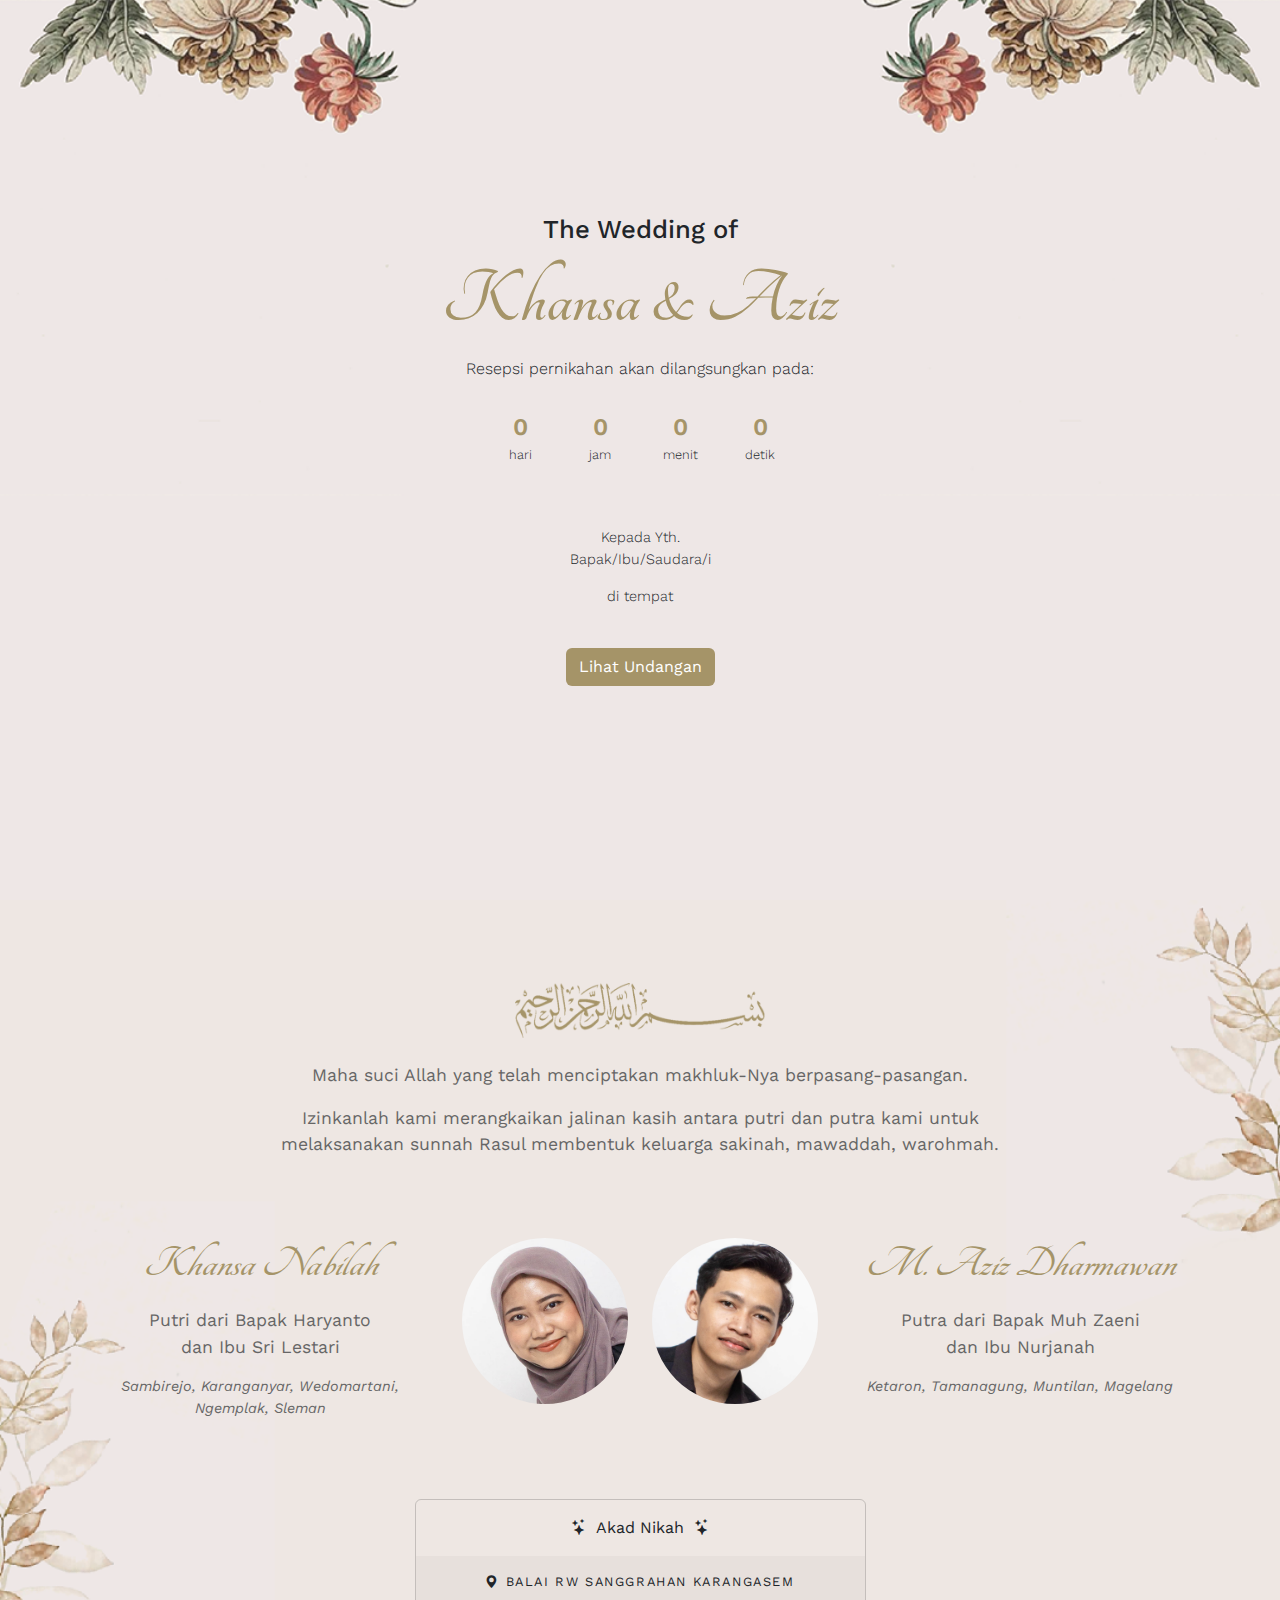
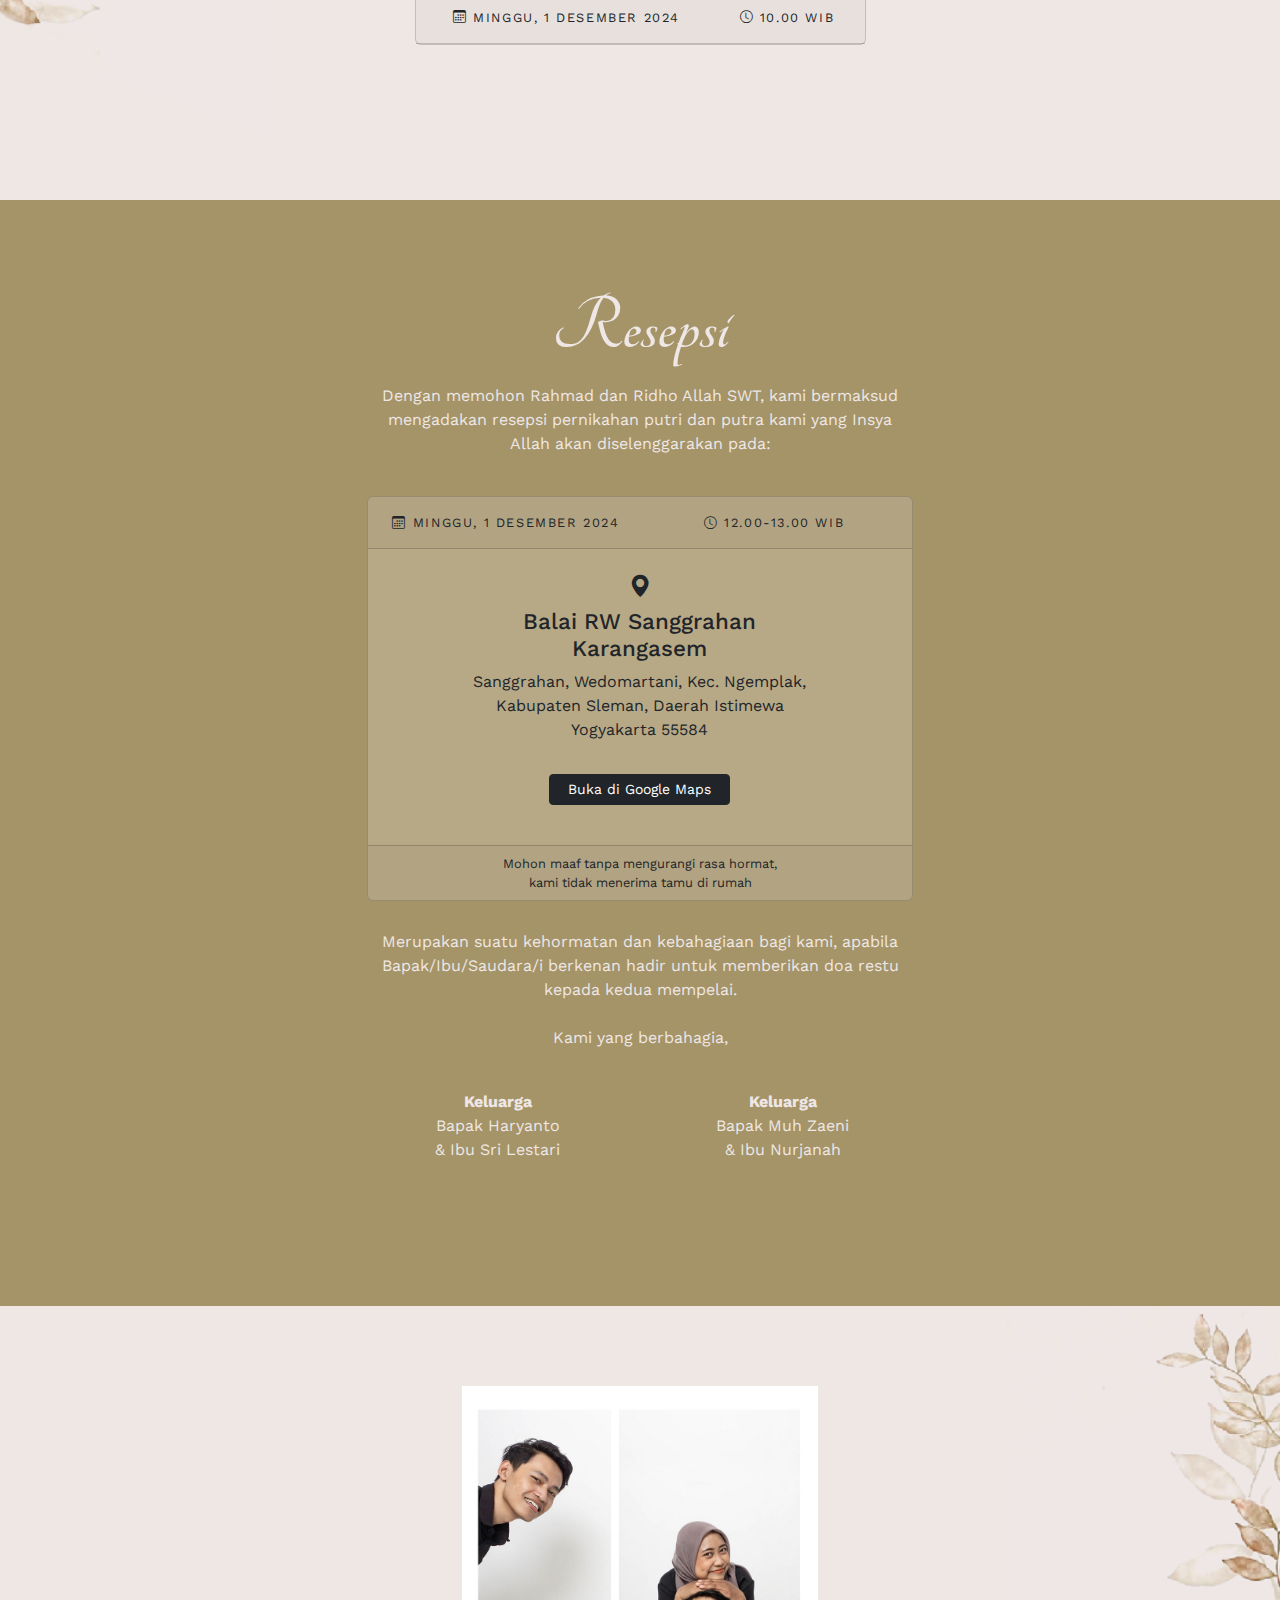
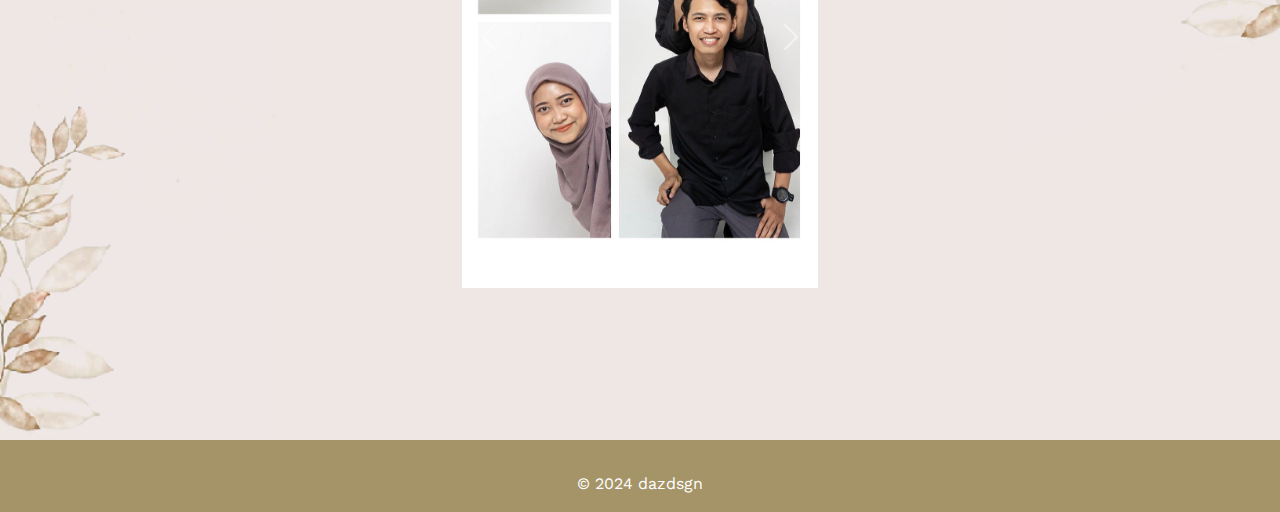
==== res-sa/index.html @ 1891e13f "Add files via upload" ====
<!doctype html>
<html lang="en">
  <head>
    <meta charset="utf-8">
    <meta name="viewport" content="width=device-width, initial-scale=1">
    <title>Khansa & Aziz Wedding</title>
    
    <meta property="og:title" content="Resepsi | Khansa & Aziz" />
    <!-- Description of the link -->
    <meta property="og:description" content="Minggu, 1 Desember 2024 di Sleman" />
    <!-- URL of the page -->
    <meta property="og:url" content="https://www.daz.biz.id/" />
    <!-- Type of content, usually "website" -->
    <meta property="og:type" content="website" />
    <!-- Thumbnail image URL -->
    <meta property="og:image" content="../img/resepsi-thumbnail.png" />
    <!-- Optional: Image dimensions -->
    <meta property="og:image:width" content="1200" />
    <meta property="og:image:height" content="630" />
    
    <link rel="icon" href="../img/fav.png" type="image/x-icon">
    <link href="https://cdn.jsdelivr.net/npm/bootstrap@5.3.3/dist/css/bootstrap.min.css" rel="stylesheet" integrity="sha384-QWTKZyjpPEjISv5WaRU9OFeRpok6YctnYmDr5pNlyT2bRjXh0JMhjY6hW+ALEwIH" crossorigin="anonymous">
    <link rel="preconnect" href="https://fonts.googleapis.com">
    <link rel="preconnect" href="https://fonts.gstatic.com" crossorigin>
    <link href="https://fonts.googleapis.com/css2?family=Tangerine:wght@400;700&family=Work+Sans:ital,wght@0,100..900;1,100..900&display=swap" rel="stylesheet">
    <link rel="stylesheet" href="../style.css">
    <link rel="stylesheet" href="../countdown/simplyCountdown.theme.default.css"/>
    <link rel="stylesheet" href="https://cdn.jsdelivr.net/npm/bootstrap-icons@1.11.3/font/bootstrap-icons.min.css">

    <script>
      function displayNama() {
        const params = new URLSearchParams(window.location.search);
        const nama = params.get('nama');
        if (nama) {
            document.getElementById("nama_display").textContent = nama;
            document.getElementById("nama").value = nama; // Set the value of the input field
            document.getElementById("nama").readOnly = true; // Make the input field read-only
        }
      }

      window.onload = displayNama;
    </script>
  </head>
  <body>
    <section id="hero" class="hero w-100 h-100 mx-auto text-center d-flex justify-content-center align-items-center">
      <main>
        <h4>The Wedding of</h4>
        <h1>Khansa & Aziz</h1>
        <p>Resepsi pernikahan akan dilangsungkan pada:</p>
        <div class="simply-countdown"></div>
        <div class="kepada">
          <p>Kepada Yth. <br> Bapak/Ibu/Saudara/i</p>
          <h5><div id="nama_display"></div></h5>
          <p>di tempat</p>
        </div>
        <a href="#home" class="btn btn-md mt-4" onclick="enableScroll()">Lihat Undangan</a>
      </main>
    </section>

    <section id="home" class="home w-100 h-100 text-center d-flex justify-content-center align-items-center">
      <div class="container">
        <div class="row justify-content-center">
          
          <div class="col-md-8 text-center">
            <img src="../img/bismillah.png" class="img-responsive" width="250" alt="">
            <br><br>
            <p> Maha suci Allah yang telah menciptakan makhluk-Nya berpasang-pasangan.</p>
            <p>Izinkanlah kami merangkaikan jalinan kasih antara putri dan putra kami untuk melaksanakan sunnah Rasul membentuk keluarga sakinah, mawaddah, warohmah.</p>
          </div>
        </div>
        <div class="row couple mt-5 my-5">
          <div class="col-lg-6 my-3">
            <div class="row">
              <div class="col-8">
                <h3>Khansa Nabilah</h3>
                <p>Putri dari Bapak Haryanto <br> dan Ibu Sri Lestari</p>
                <p class="alamat-rumah"><i>Sambirejo, Karanganyar, Wedomartani, Ngemplak, Sleman</i></p>
              </div>
              <div class="col-4">
                <img src="../img/khansa.png" alt="Aziz Dharma" class="img-responsive rounded-circle">
              </div>
            </div>
          </div>
          <div class="col-lg-6 my-3">
            <div class="row">
              <div class="col-4">
                <img src="../img/aziz.png" alt="Khansa Nabilah" class="img-responsive rounded-circle">
              </div>
              <div class="col-8">
                <h3>M. Aziz Dharmawan</h3>
                <p>Putra dari Bapak Muh Zaeni <br> dan Ibu Nurjanah</p>
                <p class="alamat-rumah"><i>Ketaron, Tamanagung, Muntilan, Magelang</i></p>
              </div>
            </div>
          </div>
        </div>
        <div class="row justify-content-center ">
          <div class="col-md-5 col-10">
            <div class="card text-center bg-transparent">
              <div class="card-body">
                <i class="bi bi-stars"></i>&nbsp Akad Nikah &nbsp<i class="bi bi-stars"></i>
              </div>
              <div class="card-header">
                <div class="row justify-content-center">
                  <div class="col-md-12 mt-2 my-2">
                    <i class="bi bi-geo-alt-fill"></i>
                    <span>Balai RW Sanggrahan Karangasem</span> 
                  </div>
                  <div class="col-md-8 mt-2 my-2">
                    <i class="bi bi-calendar3 "></i>
                    <span>Minggu, 1 Desember 2024</span>
                  </div>
                  <div class="col-md-4 mt-2 my-2">
                    <i class="bi bi-clock "></i>
                    <span>10.00 WIB</span>
                  </div>
                </div>
              </div>   
            </div>
          </div>
        </div>
        <br><br><br>
      </div>
    </section>

    <section id="info" class="info">
      <div class="container">
        <div class="row justify-content-center">
          <div class="col-md-6 col-10 text-center">
            <h2>Resepsi</h2>
            <p class="alamat">Dengan memohon Rahmad dan Ridho Allah SWT, kami bermaksud mengadakan resepsi pernikahan putri dan putra kami yang Insya Allah akan diselenggarakan pada:</p>
            <br>
            <div class="card text-center bg-transparent">
              <div class="card-header">
                <div class="row justify-content-center">
                  <div class="col-md-6 mt-2 my-2">
                    <i class="bi bi-calendar3 "></i>
                    <span>Minggu, 1 Desember 2024</span>
                  </div>
                  <div class="col-md-6 mt-2 my-2">
                    <i class="bi bi-clock "></i>
                    <span>12.00-13.00 WIB</span>
                  </div>
                </div>
              </div>
              <div class="card-body">
                <div class="row justify-content-center">
                  <div class="col-md-8 my-2">
                    <h4><i class="bi bi-geo-alt-fill"></i></h4>
                    <h4>Balai RW Sanggrahan Karangasem</h4>
                    <p>Sanggrahan, Wedomartani, Kec. Ngemplak, Kabupaten Sleman, Daerah Istimewa Yogyakarta 55584</p>
                    <a href="https://maps.app.goo.gl/jjqd51BHXH2yLbBe8" target="_blank" class="btn btn-dark btn-sm my-3">&nbsp Buka di Google Maps &nbsp</a>
                  </div>
                </div>
              </div>
              <div class="card-footer">
                <span>Mohon maaf tanpa mengurangi rasa hormat,<br> kami tidak menerima tamu di rumah</span>
              </div>  
            </div>
            <br>
            <p class="alamat">
              Merupakan suatu kehormatan dan kebahagiaan bagi kami, apabila Bapak/Ibu/Saudara/i berkenan hadir untuk memberikan doa restu kepada kedua mempelai. 
              <br><br>
              Kami yang berbahagia,
            </p>
            <br>
            <div class="row">
              <div class="col-6">
                <p class="alamat">
                  <b>Keluarga</b>
                  <br>Bapak Haryanto <br>& Ibu Sri Lestari
                </p>
              </div>
              <div class="col-6">
                <p class="alamat">
                  <b>Keluarga</b>
                  <br>Bapak Muh Zaeni <br>& Ibu Nurjanah
                </p>
              </div>
            </div>
          </div>
        </div>
      </div>
    </section>

    <section id="gift" class="gift text-center d-flex justify-content-center align-items-center">
      <div class="container">
        <!-- <div class="row justify-content-center">
          
          <div class="col-md-5 text-center">
            <h2>Rsvp & Ucapan</h2>
            <p>Doa restu dari Bapak/Ibu/Saudara/i akan menyempurnakan kebahagiaan kedua mempelai beserta keluarga.</p>
          </div>
          <div class="col-md-8">
            <form method="POST" action="proses.php">
              <div class="mb-3">
                <input type="text" class="form-control" id="nama" name="nama" placeholder="Nama" required>
              </div>
              <div class="mb-3">
                <textarea class="form-control" id="ucapan" name="ucapan" rows="3" placeholder="Berikan Ucapan dan Doa" required></textarea>
              </div>
              <select class="form-select" id="konfirmasi" name="konfirmasi" required>
                <option value="">Konfirmasi Kehadiran</option>
                <option value="1">Hadir</option>
                <option value="2">Tidak Hadir</option>
                <option value="3">Masih Ragu</option>
              </select>
              <br>
              <button type="submit" value="Submit" class="btn btn-emas">Berikan Ucapan</button>
            </form>
          </div>
          <div id="response"></div>
          <div class="col-md-8 ucapan">
            <div class="d-flex flex-column flex-md-row gap-4 align-items-center justify-content-center">
              <div class="list-group">

                <?php
                //$conn = new mysqli("localhost", "root", "", "wedding_khansa_aziz");
                $conn = new mysqli("127.0.0.1", "khdbdneq_aziz", "khansacantik", "khdbdneq_wedding_khansa_aziz");

                if ($conn->connect_error) {
                    die("Koneksi gagal: " . $conn->connect_error);
                }

                $sql = "SELECT nama, ucapan, konfirmasi, reg_date FROM kehadiran ORDER BY id DESC";
                $result = $conn->query($sql);

                if ($result->num_rows > 0) {
                    while($row = $result->fetch_assoc()) {

                      $reg_date = strtotime($row["reg_date"]);
                      $today = strtotime('today');
                      $yesterday = strtotime('yesterday');

                      if (date('Y-m-d', $reg_date) == date('Y-m-d', $today)) {
                          $formatted_date = "Hari ini";
                      } elseif (date('Y-m-d', $reg_date) == date('Y-m-d', $yesterday)) {
                          $formatted_date = "Kemarin";
                      } else {
                          $formatted_date = date('j F Y', $reg_date);
                      }

                      $rsvp = ($row["konfirmasi"]);

                      if ($rsvp == '1') {
                        $rsvp = "Akan hadir";
                      } elseif ($rsvp == '2') {
                        $rsvp = "Belum bisa hadir";
                      } else {
                        $rsvp = "Masih ragu";
                      } 
                      
                      echo "<div class='list-group-item list-group-item-action d-flex gap-3 py-3' aria-current='true'>
                              <img src='../img/ava.png' alt='twbs' width='40' height='40' class='rounded-circle flex-shrink-0'>
                              <div class='d-flex gap-2 w-100 justify-content-between'>
                                <div>
                                  <h6 class='mb-0'>" . $row["nama"] . "</h6>
                                  <p class=''>" . $row["ucapan"] . "</p>
                                </div>
                                <small class='opacity-50 text-nowrap'>"
                                . $rsvp . 
                                "</small>
                              </div>
                            </div>";
                    }
                } else {
                    echo "Tidak ada komentar.";
                }

                $conn->close();
                ?>
                
              </div>
            </div>
          </div>
        </div>
        <br><br><br> -->
        <div class="row justify-content-center">
          <div class="col-lg-4 col-md-12">
            <div id="carouselExampleAutoplaying" class="carousel slide" data-bs-ride="carousel">
              <div class="carousel-inner">
                <div class="carousel-item active">
                  <img src="../img/studio (1).jpg" class="d-block w-100" alt="...">
                </div>
                <div class="carousel-item">
                  <img src="../img/studio (2).jpg" class="d-block w-100" alt="...">
                </div>
                <div class="carousel-item">
                  <img src="../img/studio (3).jpg" class="d-block w-100" alt="...">
                </div>
                <div class="carousel-item">
                  <img src="../img/studio (4).jpg" class="d-block w-100" alt="...">
                </div>
                <div class="carousel-item">
                  <img src="../img/studio (5).jpg" class="d-block w-100" alt="...">
                </div>
                <div class="carousel-item">
                  <img src="../img/studio (6).jpg" class="d-block w-100" alt="...">
                </div>
                <div class="carousel-item">
                  <img src="../img/studio (7).jpg" class="d-block w-100" alt="...">
                </div>
                <div class="carousel-item">
                  <img src="../img/studio (8).jpg" class="d-block w-100" alt="...">
                </div>
                <div class="carousel-item">
                  <img src="../img/studio (9).jpg" class="d-block w-100" alt="...">
                </div>

              </div>
              <button class="carousel-control-prev" type="button" data-bs-target="#carouselExampleAutoplaying" data-bs-slide="prev">
                <span class="carousel-control-prev-icon" aria-hidden="true"></span>
                <span class="visually-hidden">Previous</span>
              </button>
              <button class="carousel-control-next" type="button" data-bs-target="#carouselExampleAutoplaying" data-bs-slide="next">
                <span class="carousel-control-next-icon" aria-hidden="true"></span>
                <span class="visually-hidden">Next</span>
              </button>
            </div>
            <br><br><br>
          </div>
        </div>
      </div>
      
    </section>

    <footer class="btn-emas text-white">
      <div class="container py-3">
        <div class="text-center mt-3">
          <p class="mb-0">© 2024 dazdsgn</p>
        </div>
      </div>
    </footer>

    <script src="https://cdn.jsdelivr.net/npm/bootstrap@5.3.3/dist/js/bootstrap.bundle.min.js" integrity="sha384-YvpcrYf0tY3lHB60NNkmXc5s9fDVZLESaAA55NDzOxhy9GkcIdslK1eN7N6jIeHz" crossorigin="anonymous"></script>
    <script src="../countdown/simplyCountdown.min.js"></script>
    
    <script>
      simplyCountdown('.simply-countdown', {
        year: 2024, // required
        month: 12, // required
        day: 1, // required
        hours: 12, // Default is 0 [0-23] integer
        words: { //words displayed into the countdown
            days: { singular: 'hari', plural: 'hari' },
            hours: { singular: 'jam', plural: 'jam' },
            minutes: { singular: 'menit', plural: 'menit' },
            seconds: { singular: 'detik', plural: 'detik' }
        },
      })
    </script>

    <script>
      const rootElement = document.querySelector(":root");

      function disableScroll(){
        const scrollTop = window.pageYOffset || document.documentElement.scrollTop;
        const scrollLeft = window.pageXOffset || document.documentElement.scrollLeft;

        window.onscroll = function() {
          window.scrollTo(scrollTop, scrollLeft);
        }
        
        rootElement.style.scrollBehavior = 'auto';
      }

      function enableScroll() {
        window.onscroll = function() {
          rootElement.style.scrollBehavior = 'smooth';
        }
      }

      // disableScroll();
    </script>
</body>
</html>
---- style.css ----
:root {
    --emas: #a59468;
    --bg: #eee7e6;
    --shadow: 0 2px 2px rgba(0 0 0 / 0.5);
}

body {
    /* font-size: 1.2rem; */
    font-family: "Work Sans", sans-serif;
    /* min-height: 4000px; */
}

/* .hero::before {
    content: '';
    position: absolute;
    top: 0;
    left: 0;
    width: 100%;
    height: 100%;
    background-image: url(img/bg-1.png);
    background-color: var(--bg);
    background-size: cover;
    background-position: top;
    z-index: -1;
} */

.emas {
    color: var(--emas);
}

.text-kecil {
    color: grey;
    font-size: small;
}

.text-kecil-banget {
    color: grey;
    font-size: x-small;
    font-weight: 500 !important;
}

h6 {
    font-weight: 600;
    margin-bottom: 0px !important;
}

.hero {
    min-height: 100vh;
    background-image: url(img/bg-1.png);
    background-size: cover;
    background-position: top;
    background-color: var(--bg);
}  

.hero h1 {
    font-family: "Tangerine", cursive;
    font-size: 5rem;
    color: var(--emas);
    font-weight: 600;
}
.hero h4 {
    font-size: 1.6rem;
    /* color: var(--bg); */
}


.hero p {
    font-size: 1rem;
    /* color: var(--bg); */
    font-weight: 300;
}

.btn-emas, .hero a {
    color: white;
    background-color: var(--emas);
}

.hero a:hover {
    color: var(--emas);
    background-color: var(--bg);
}

.hero .kepada {
    padding-top: 50px;
}

.hero .kepada p {
    font-size: 0.9rem;
}

.mynavbar {
    background-color: rgba(255 255 255 / 1) !important;
    /* backdrop-filter: blur(4px); */
}

.ucapan {
    margin-top: 2rem;
    background-color: transparent !important;
    text-align: left;
    max-height: 400px !important; /* Batas tinggi maksimum */
    overflow-y: auto;  /* Menambahkan scrollbar vertikal */
}

.pesan-ucapan {
    font-size: 1rem;
}



.mynavbar .navbar-brand, 
.mynavbar .offcanvas-title {
    font-family: "Tangerine", cursive;
    font-size: 2rem;
    color: #a59468;
    font-weight: 600;
} 

.mynavbar .nav-link {
    text-transform: uppercase;
}

.home {
    background-image: url(img/bg-2.png);
    background-color: var(--emas);
    min-height: 100vh;
    background-size: cover;
    background-position: top;
    z-index: -1;
    /* margin-top: -6rem; */
    padding-top: 5rem;
    padding-bottom: 5rem;
}

.gift {
    background-image: url(img/bg-2.png);
    background-color: var(--emas);
    /* min-height: 100vh; */
    background-size: cover;
    background-position: top;
    z-index: -1;
    /* margin-top: -6rem; */
    padding-top: 5rem;
    padding-bottom: 5rem;
}

.home h2 {
    color: var(--emas);
    font-family: "Tangerine", cursive;
    font-size: 2.8rem;
    font-weight: 600;
}

.home h3 {
    color: #444;
    font-size: 1.2rem;
    margin-bottom: 1rem;
    font-style: italic;
}

.home p, .gift p {
    font-size: 1.1rem;
    color: #666;
}



.home .couple {
    margin-top: 30px;
    margin-bottom: 30px;
}

.home h3 {
    color: var(--emas);
    font-family: "Tangerine", cursive;
    font-size: 2.8rem;
    font-weight: 600;
}

.home .couple img {
    width: 100%;
}

.home .alamat-rumah {
    font-size: 0.9rem;
}

.countdown-part {
    padding-top: 60px;
    min-height: 300px;
    background-color: var(--bg);
}

.countdown-part p {
    padding-top: 15px;
    text-align: center;
    font-size: 1.2rem;
    font-weight: 300;

}

.info {
    background-image: url(img/bg-3.png);
    background-size: cover;
    background-position: top;
    background-color: var(--bg);
    color: #444;
    padding-top: 5rem;
    padding-bottom: 8rem;
}

.info h2 {
    color: var(--bg);
    font-family: "Tangerine", cursive;
    font-size: 5rem;
    font-weight: 600;
}

.gift h2 {
    color: var(--emas);
    font-family: "Tangerine", cursive;
    font-size: 5rem;
    font-weight: 600;
}

.info h4 {
    /* color: var(--bg); */
    font-size: 1.4rem;
    font-weight: 500;
}
.info h5 {
    color: var(--bg);
    /* font-size: 1.4rem; */
    font-weight: 500;
}

.info p {
    font-size: 1rem;
}

.info .alamat {
    color: var(--bg);
    font-size: 1rem !important;
}

.info .card {
    background-color: rgba(255, 255, 255, 0.2) !important;
    margin-bottom: 5px;
}

.info .card-header {
    text-transform: uppercase;
    letter-spacing: 0.1rem;
    font-size: 0.8rem;
}

.home .card-header {
    text-transform: uppercase;
    letter-spacing: 0.1rem;
    font-size: 0.8rem;
}

.info .card-footer {
    font-size: 0.8rem !important;
}

.info .card-body {
    font-size: 1.1rem;

}

.info .card-footer {
    font-size: 1rem;
}



/* Media Query */
/* Larger than Laptop */
@media only screen and (min-width: 1200px) {
    .simply-countdown > .simply-section {
        padding: 40px !important;
        font-size: 1rem !important;
    }

    .simply-countdown > .simply-countdown {
        font-size: 0.4rem !important;
    }
    .hero {

        background-image: url(img/bg-hero-pc.png);
        background-size: cover;
        background-position: top;
        background-color: var(--bg);
    }  

    .home, .gift {
        background-image: url(img/bg-home-pc.png);
        background-color: var(--emas);
        /* min-height: 100vh; */
        background-size: cover;
        background-position: top;
        z-index: -1;
        /* margin-top: -6rem; */
        padding-top: 5rem;
        padding-bottom: 5rem;
    }
}
/* Laptop */
@media (max-width: 992px) {
    html {
        font-size: 80%;
    }

    .simply-countdown > .simply-section {
        padding: 40px !important;
    }

}
/* Tablet */
@media (max-width: 768px) {
    html {
        font-size: 65%;
    }

    .simply-countdown > .simply-section {
        padding: 40px !important;
        margin: 5px;
    }

    .mynavbar .nav-link {
        font-size: 2rem;
        text-align: center;
        
    }
    
}
/* Mobile */
@media (max-width: 576px) {
    html {
        font-size: 85%;
    }

    .simply-countdown > .simply-section {
        padding: 45px;
        margin: 3px;
    }

    .home, .gift {
        padding-left: 30px;
        padding-right: 30px;
    }
}
---- countdown/simplyCountdown.theme.default.css ----
.simply-countdown {
    overflow:hidden;
    display:table;
    font-family: "Work Sans", sans-serif;
    margin: auto
}

.simply-countdown>.simply-section {
    width:30px;
    height:30px;
    padding:30px;   
    display:flex;
    align-items:center;
    justify-content:center;
    float:left;
    margin:0px;
    background:transparent;
    box-shadow:0 0px 0px rgba(0,0,0,0),0 0px 0px rgba(0,0,0,0);
    border-radius: 10%;
}

.simply-amount {
    font-size: 1.5rem;
    font-weight: 600;
    color: #a59468;
}
    
.simply-countdown>.simply-section .simply-amount,.simply-countdown>.simply-section .simply-word {
    display:block;text-align:center
}
 
.simply-word {
    font-weight: 300 !important;
    font-size: 0.8rem !important;
}

.caption-countdown {
    font-weight: 300 !important;
    margin-bottom: 6rem !important;
}
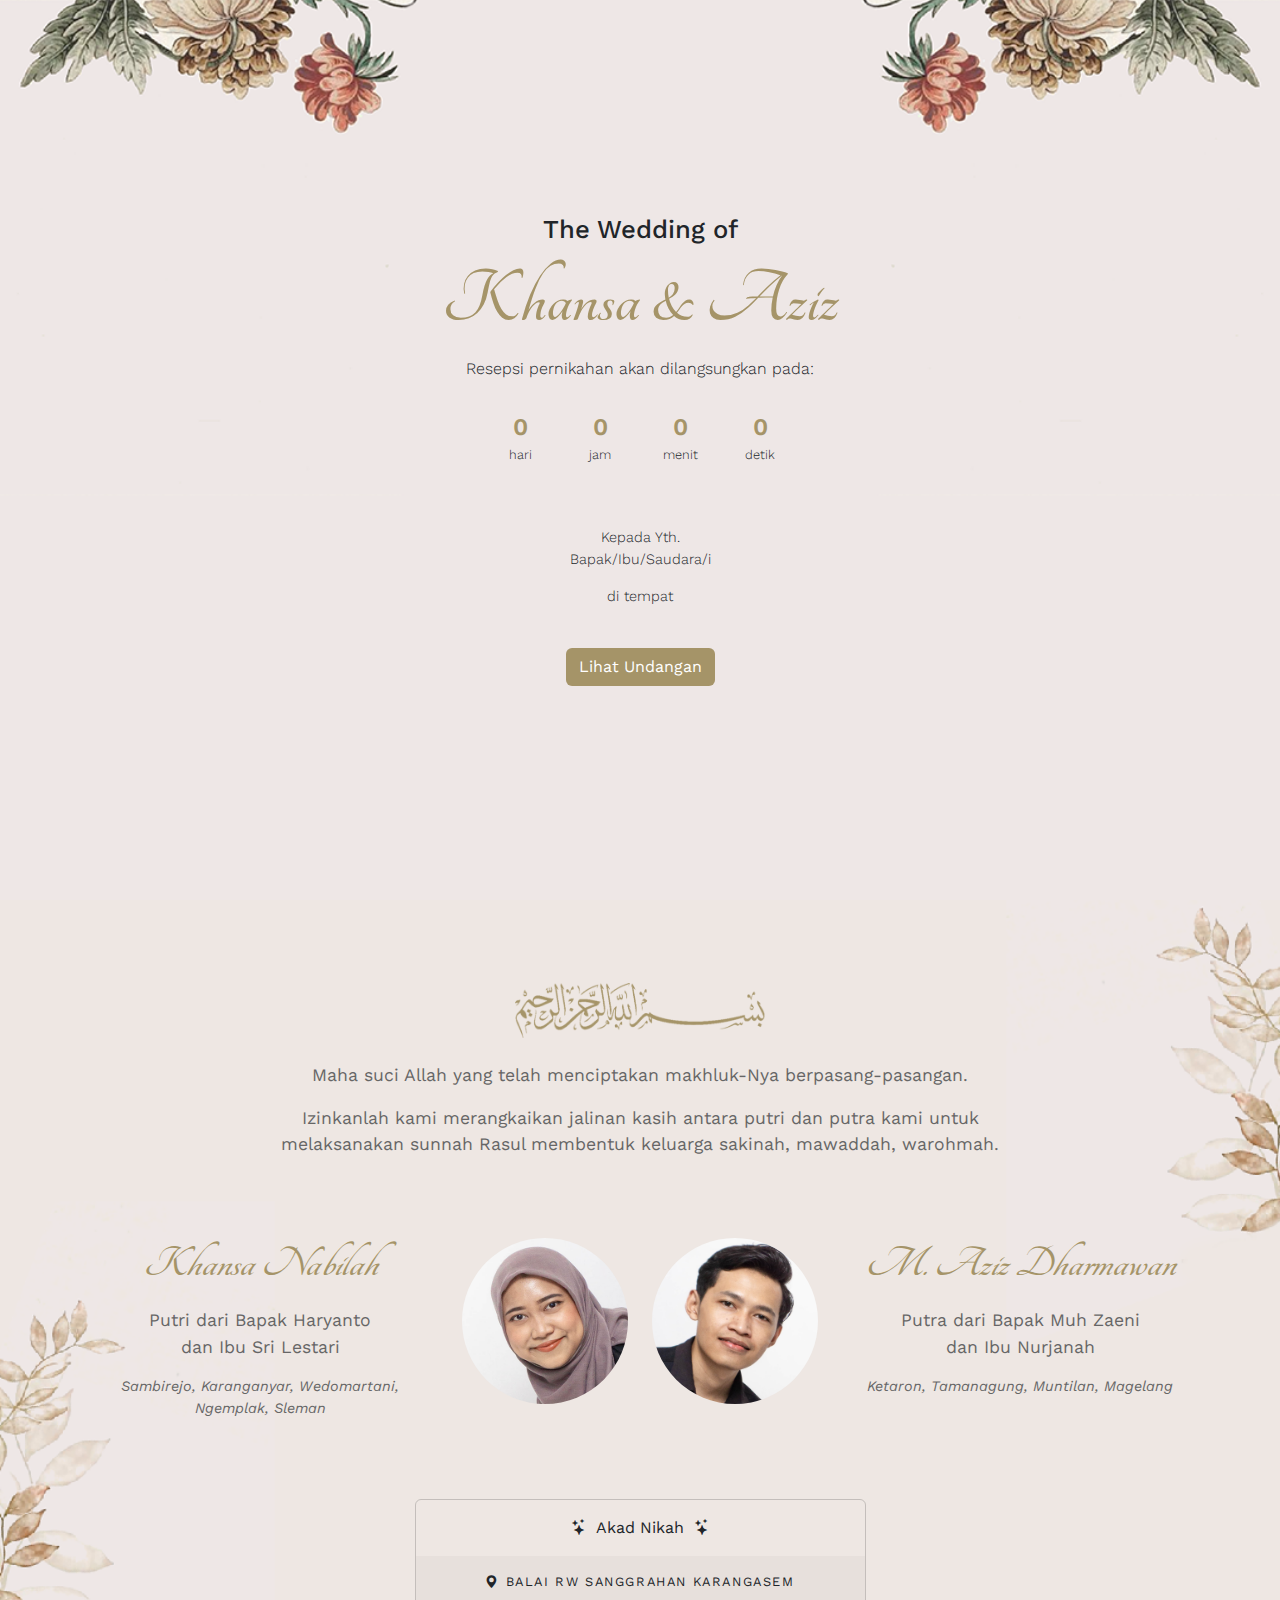
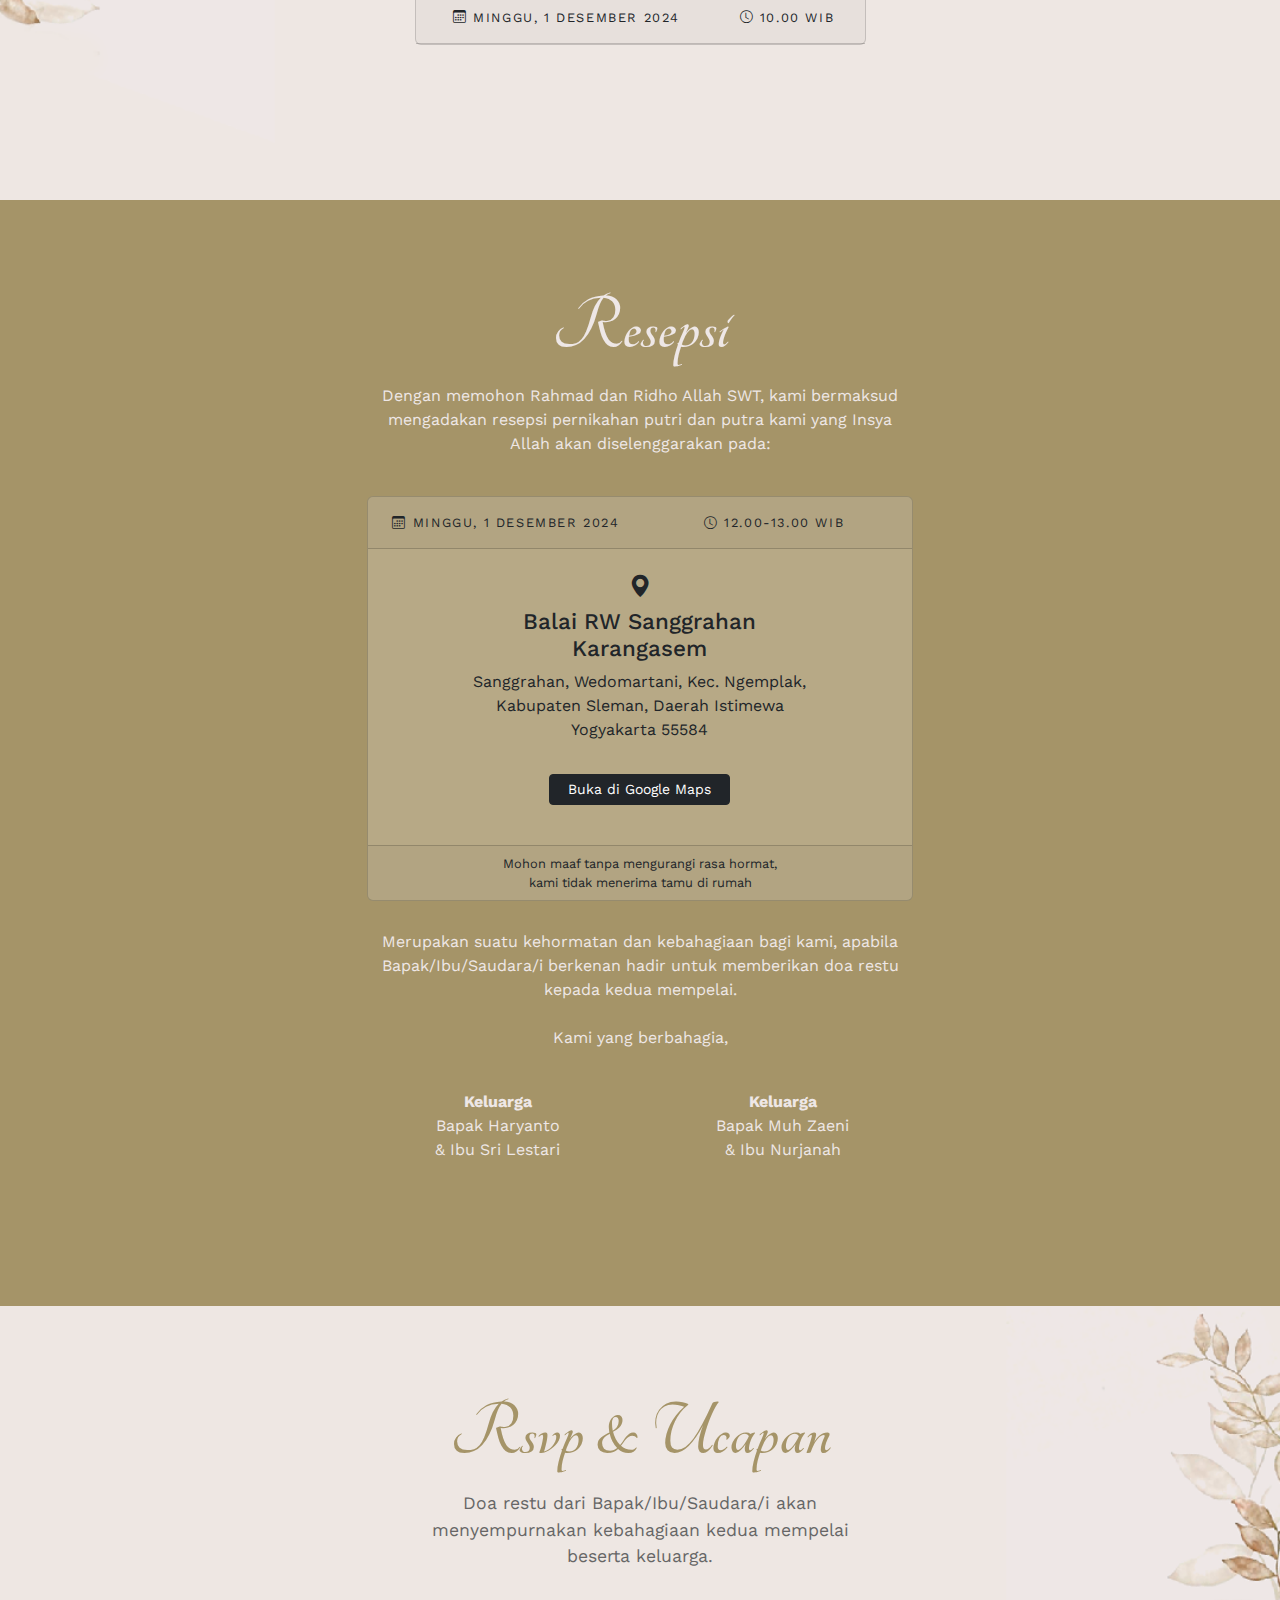
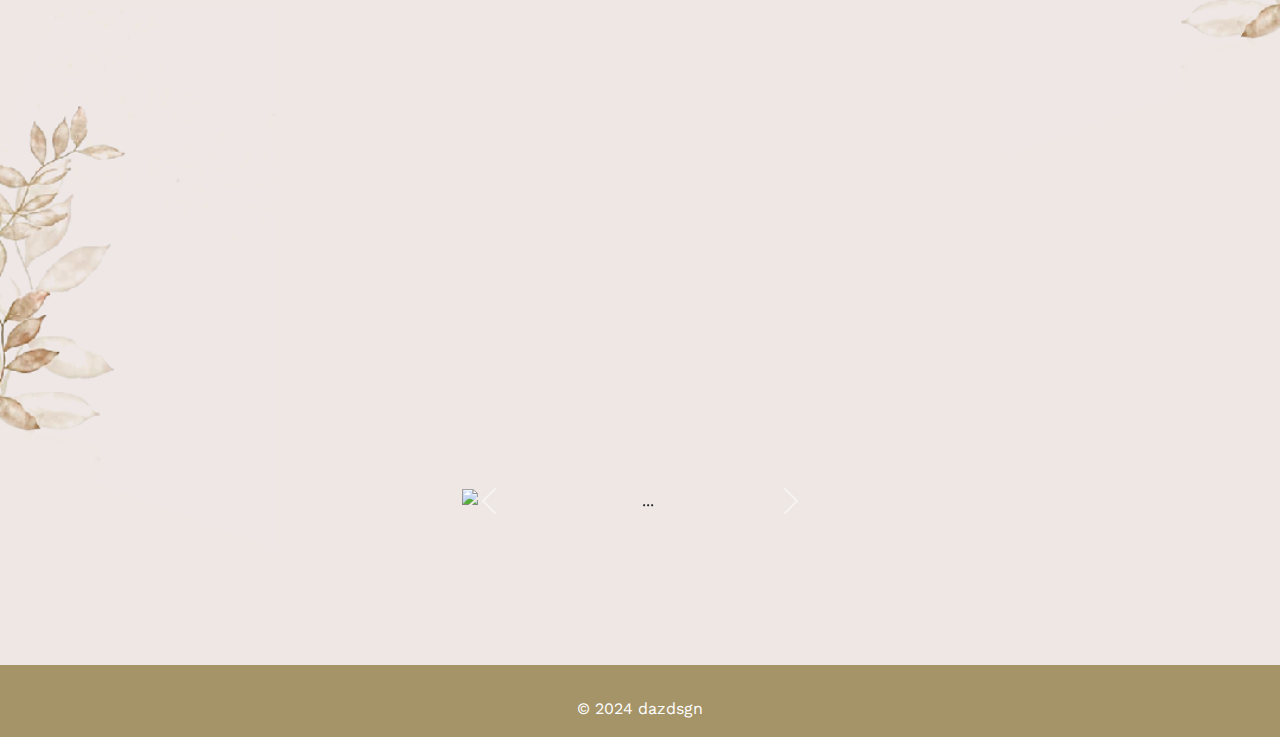
==== commit 7d8fcbff: "Add files via upload" ====
--- a/res-sa/index.html
+++ b/res-sa/index.html
@@ -185,126 +185,67 @@
 
     <section id="gift" class="gift text-center d-flex justify-content-center align-items-center">
       <div class="container">
-        <!-- <div class="row justify-content-center">
-          
+        <div class="row justify-content-center">
           <div class="col-md-5 text-center">
-            <h2>Rsvp & Ucapan</h2>
-            <p>Doa restu dari Bapak/Ibu/Saudara/i akan menyempurnakan kebahagiaan kedua mempelai beserta keluarga.</p>
-          </div>
-          <div class="col-md-8">
-            <form method="POST" action="proses.php">
-              <div class="mb-3">
-                <input type="text" class="form-control" id="nama" name="nama" placeholder="Nama" required>
-              </div>
-              <div class="mb-3">
-                <textarea class="form-control" id="ucapan" name="ucapan" rows="3" placeholder="Berikan Ucapan dan Doa" required></textarea>
-              </div>
-              <select class="form-select" id="konfirmasi" name="konfirmasi" required>
-                <option value="">Konfirmasi Kehadiran</option>
-                <option value="1">Hadir</option>
-                <option value="2">Tidak Hadir</option>
-                <option value="3">Masih Ragu</option>
-              </select>
-              <br>
-              <button type="submit" value="Submit" class="btn btn-emas">Berikan Ucapan</button>
-            </form>
-          </div>
-          <div id="response"></div>
+              <h2>Rsvp & Ucapan</h2>
+              <p>Doa restu dari Bapak/Ibu/Saudara/i akan menyempurnakan kebahagiaan kedua mempelai beserta keluarga.</p>
+          </div>
+          <!-- <div class="col-md-8">
+              <form method="POST" action="proses.php">
+                  <div class="mb-3">
+                      <input type="text" class="form-control" id="nama" name="nama" placeholder="Nama" required>
+                      </div>
+                      <div class="mb-3">
+                          <textarea class="form-control" id="ucapan" name="ucapan" rows="3" placeholder="Berikan Ucapan dan Doa" required></textarea>
+                      </div>
+                      <select class="form-select" id="konfirmasi" name="konfirmasi" required>
+                          <option value="">Konfirmasi Kehadiran</option>
+                          <option value="1">Hadir</option>
+                          <option value="2">Tidak Hadir</option>
+                          <option value="3">Masih Ragu</option>
+                      </select>
+                      <br>
+                  <button type="submit" value="Submit" class="btn btn-emas">Berikan Ucapan</button>
+              </form>
+          </div>-->
+          <div id="response"></div> 
           <div class="col-md-8 ucapan">
-            <div class="d-flex flex-column flex-md-row gap-4 align-items-center justify-content-center">
-              <div class="list-group">
-
-                <?php
-                //$conn = new mysqli("localhost", "root", "", "wedding_khansa_aziz");
-                $conn = new mysqli("127.0.0.1", "khdbdneq_aziz", "khansacantik", "khdbdneq_wedding_khansa_aziz");
-
-                if ($conn->connect_error) {
-                    die("Koneksi gagal: " . $conn->connect_error);
-                }
-
-                $sql = "SELECT nama, ucapan, konfirmasi, reg_date FROM kehadiran ORDER BY id DESC";
-                $result = $conn->query($sql);
-
-                if ($result->num_rows > 0) {
-                    while($row = $result->fetch_assoc()) {
-
-                      $reg_date = strtotime($row["reg_date"]);
-                      $today = strtotime('today');
-                      $yesterday = strtotime('yesterday');
-
-                      if (date('Y-m-d', $reg_date) == date('Y-m-d', $today)) {
-                          $formatted_date = "Hari ini";
-                      } elseif (date('Y-m-d', $reg_date) == date('Y-m-d', $yesterday)) {
-                          $formatted_date = "Kemarin";
-                      } else {
-                          $formatted_date = date('j F Y', $reg_date);
-                      }
-
-                      $rsvp = ($row["konfirmasi"]);
-
-                      if ($rsvp == '1') {
-                        $rsvp = "Akan hadir";
-                      } elseif ($rsvp == '2') {
-                        $rsvp = "Belum bisa hadir";
-                      } else {
-                        $rsvp = "Masih ragu";
-                      } 
-                      
-                      echo "<div class='list-group-item list-group-item-action d-flex gap-3 py-3' aria-current='true'>
-                              <img src='../img/ava.png' alt='twbs' width='40' height='40' class='rounded-circle flex-shrink-0'>
-                              <div class='d-flex gap-2 w-100 justify-content-between'>
-                                <div>
-                                  <h6 class='mb-0'>" . $row["nama"] . "</h6>
-                                  <p class=''>" . $row["ucapan"] . "</p>
-                                </div>
-                                <small class='opacity-50 text-nowrap'>"
-                                . $rsvp . 
-                                "</small>
-                              </div>
-                            </div>";
-                    }
-                } else {
-                    echo "Tidak ada komentar.";
-                }
-
-                $conn->close();
-                ?>
-                
-              </div>
-            </div>
-          </div>
-        </div>
-        <br><br><br> -->
+              <div class="d-flex flex-column flex-md-row gap-4 align-items-center justify-content-center">
+                <iframe src="https://daz.biz.id/wedding/rsvp.php" width="100%" height="400px"></iframe>
+              </div>
+          </div>
+      </div>
+      <br><br><br>
         <div class="row justify-content-center">
           <div class="col-lg-4 col-md-12">
             <div id="carouselExampleAutoplaying" class="carousel slide" data-bs-ride="carousel">
               <div class="carousel-inner">
                 <div class="carousel-item active">
-                  <img src="../img/studio (1).jpg" class="d-block w-100" alt="...">
-                </div>
-                <div class="carousel-item">
-                  <img src="../img/studio (2).jpg" class="d-block w-100" alt="...">
-                </div>
-                <div class="carousel-item">
-                  <img src="../img/studio (3).jpg" class="d-block w-100" alt="...">
-                </div>
-                <div class="carousel-item">
-                  <img src="../img/studio (4).jpg" class="d-block w-100" alt="...">
-                </div>
-                <div class="carousel-item">
-                  <img src="../img/studio (5).jpg" class="d-block w-100" alt="...">
-                </div>
-                <div class="carousel-item">
-                  <img src="../img/studio (6).jpg" class="d-block w-100" alt="...">
-                </div>
-                <div class="carousel-item">
-                  <img src="../img/studio (7).jpg" class="d-block w-100" alt="...">
-                </div>
-                <div class="carousel-item">
-                  <img src="../img/studio (8).jpg" class="d-block w-100" alt="...">
-                </div>
-                <div class="carousel-item">
-                  <img src="../img/studio (9).jpg" class="d-block w-100" alt="...">
+                  <img src="img/studio (1).jpg" class="d-block w-100" alt="...">
+                </div>
+                <div class="carousel-item">
+                  <img src="img/studio (2).jpg" class="d-block w-100" alt="...">
+                </div>
+                <div class="carousel-item">
+                  <img src="img/studio (3).jpg" class="d-block w-100" alt="...">
+                </div>
+                <div class="carousel-item">
+                  <img src="img/studio (4).jpg" class="d-block w-100" alt="...">
+                </div>
+                <div class="carousel-item">
+                  <img src="img/studio (5).jpg" class="d-block w-100" alt="...">
+                </div>
+                <div class="carousel-item">
+                  <img src="img/studio (6).jpg" class="d-block w-100" alt="...">
+                </div>
+                <div class="carousel-item">
+                  <img src="img/studio (7).jpg" class="d-block w-100" alt="...">
+                </div>
+                <div class="carousel-item">
+                  <img src="img/studio (8).jpg" class="d-block w-100" alt="...">
+                </div>
+                <div class="carousel-item">
+                  <img src="img/studio (9).jpg" class="d-block w-100" alt="...">
                 </div>
 
               </div>
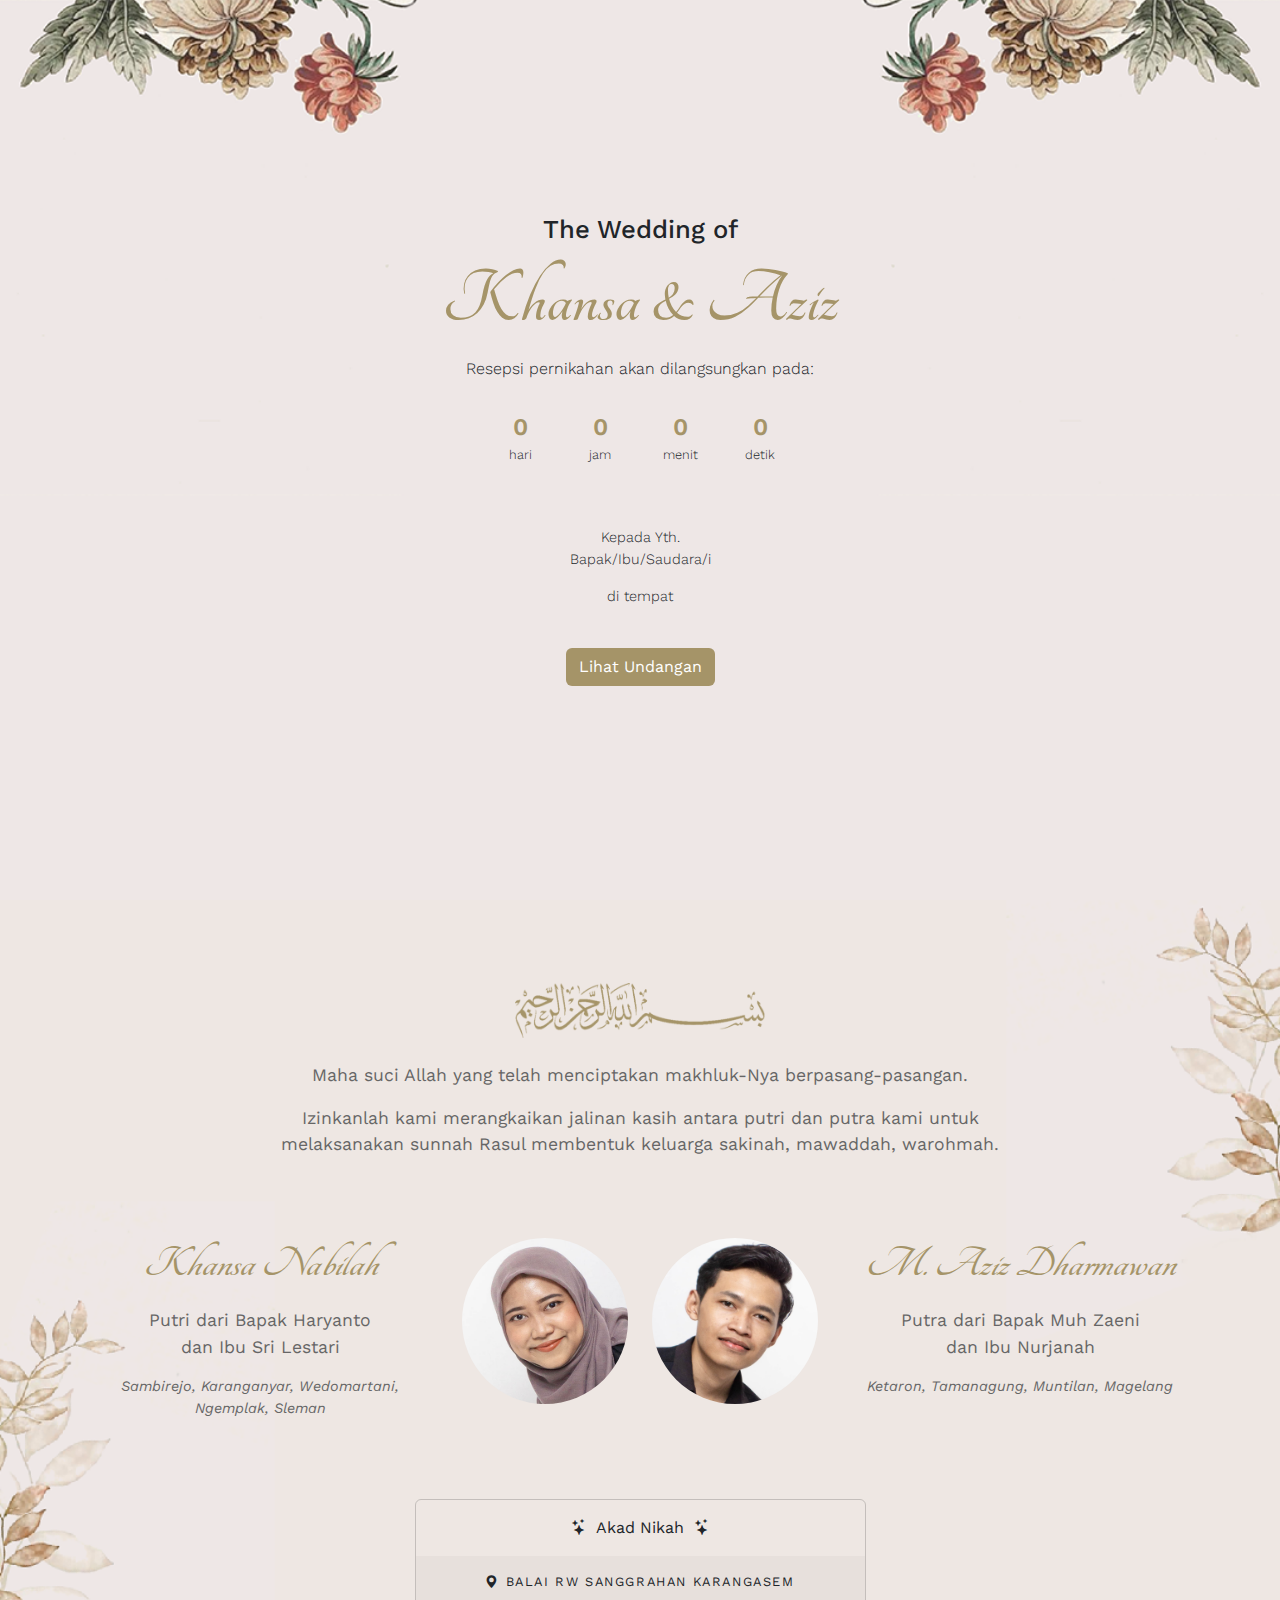
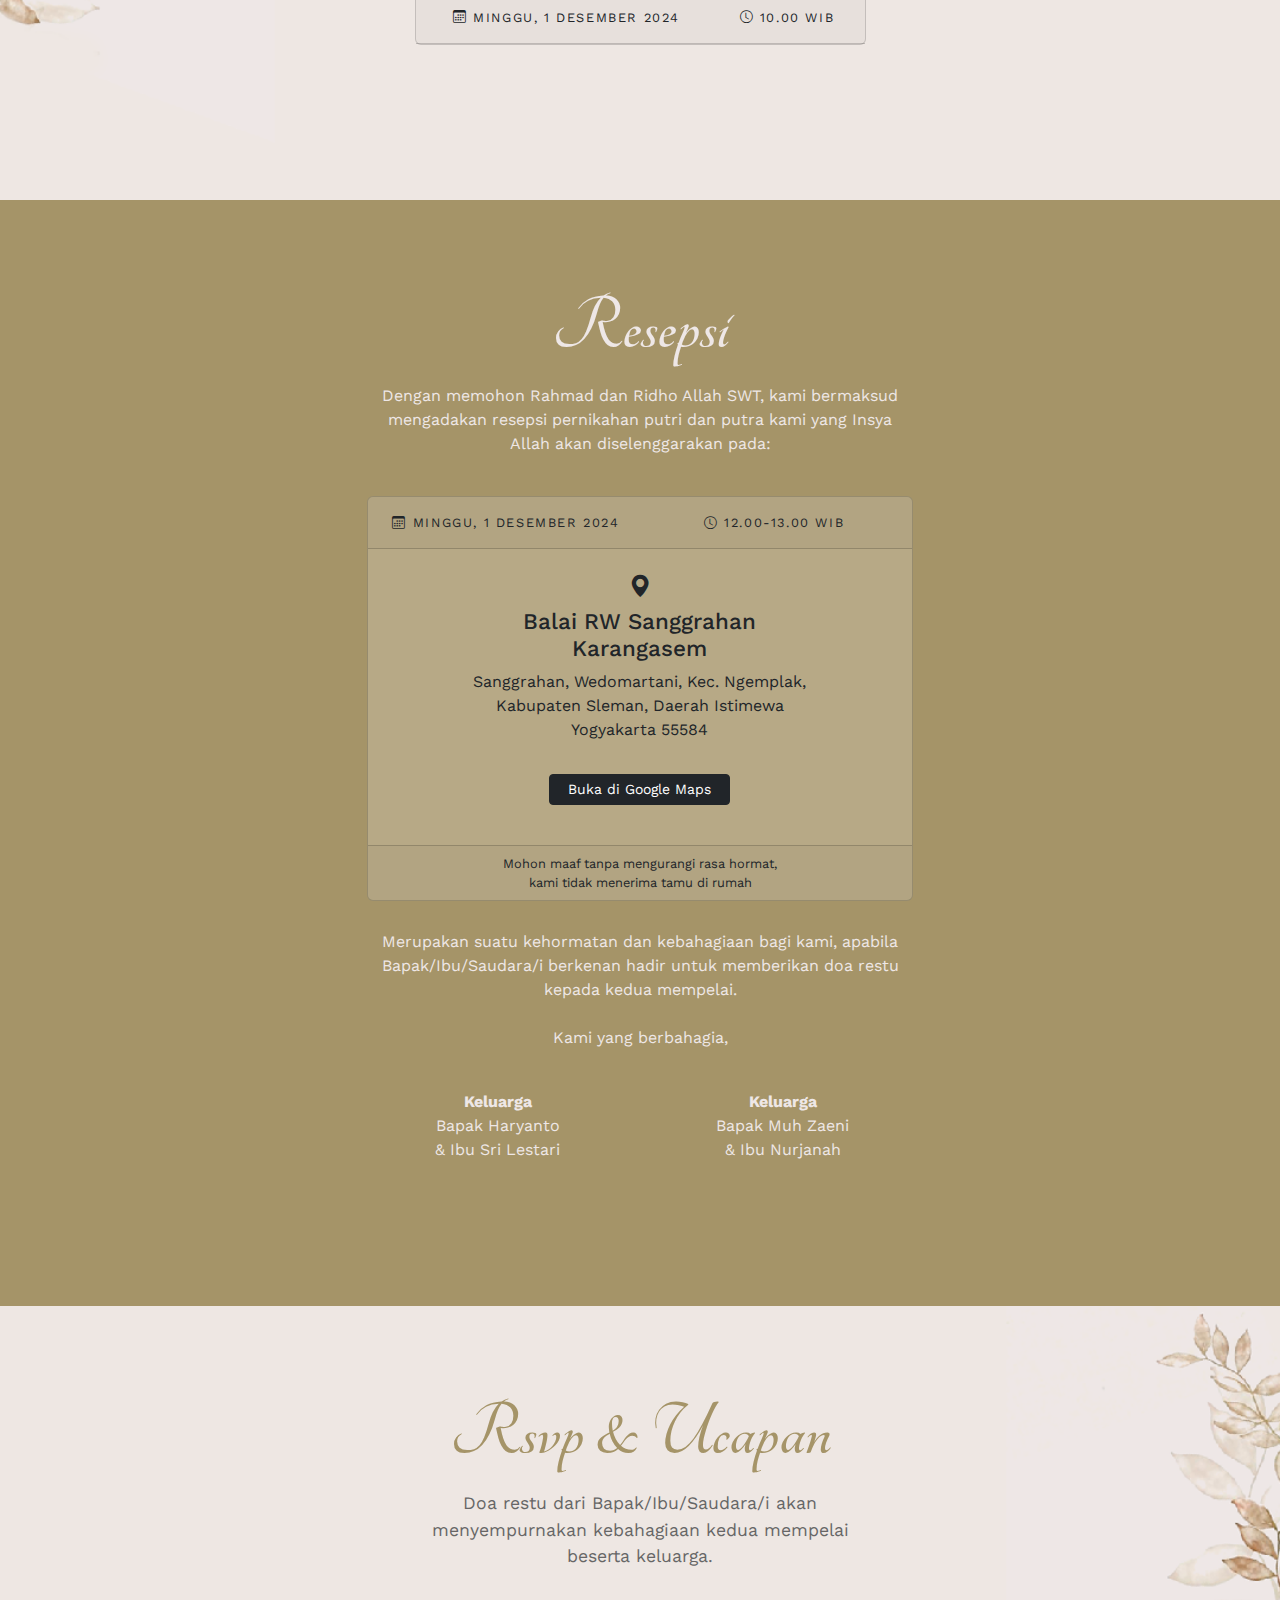
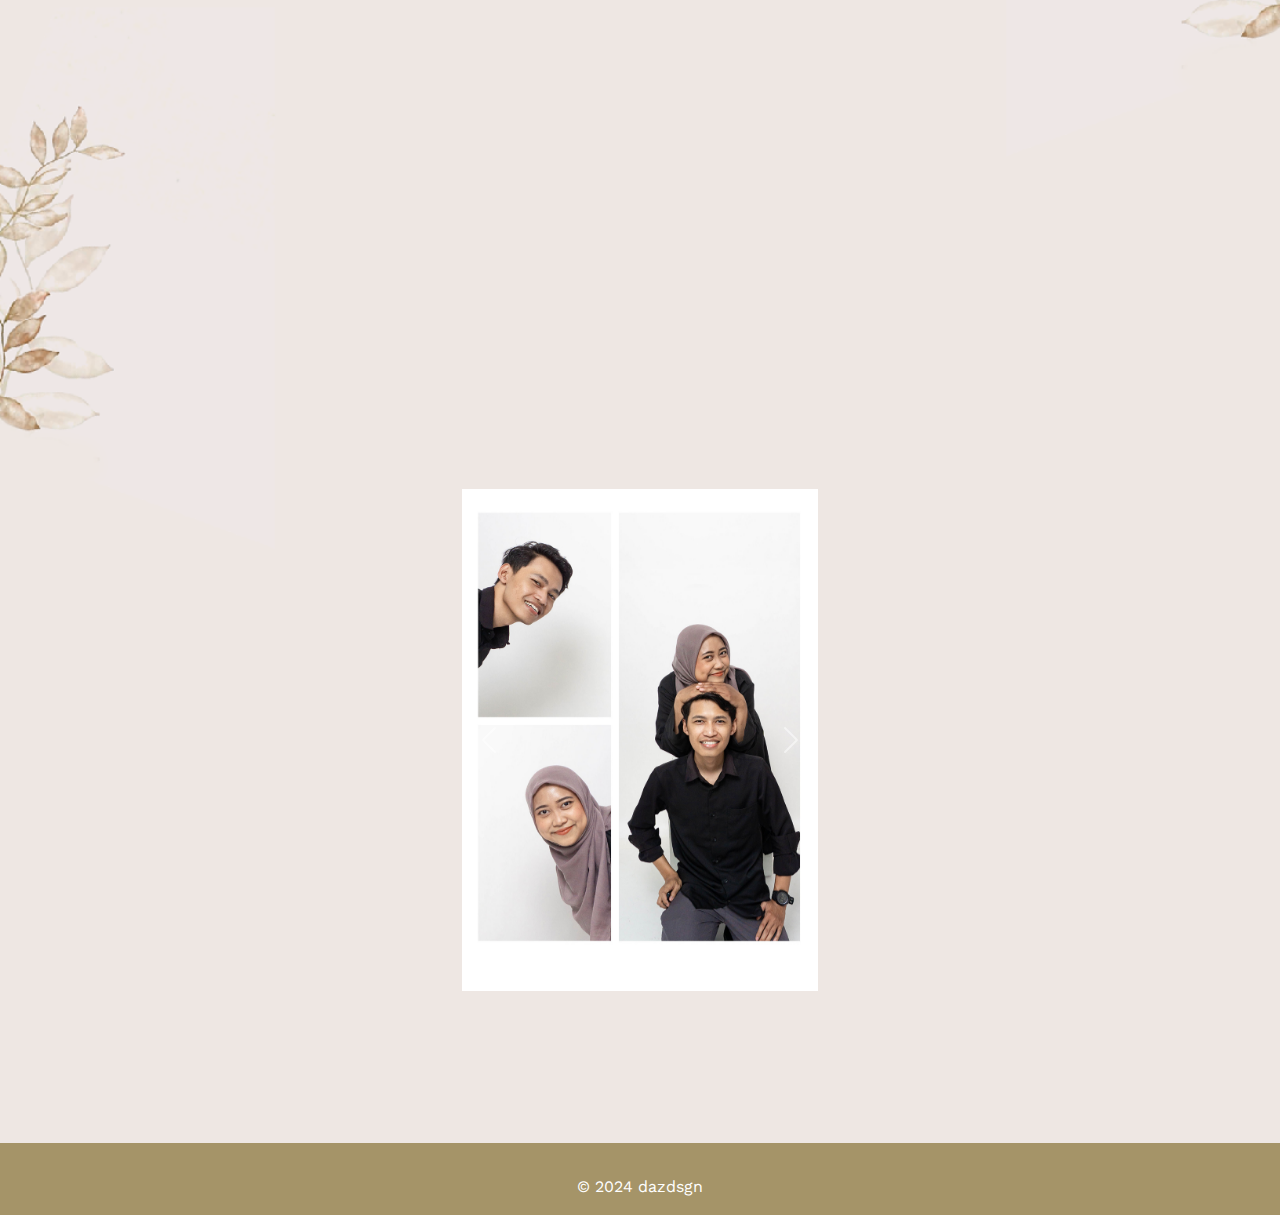
==== commit e2608d2b: "Update index.html" ====
--- a/res-sa/index.html
+++ b/res-sa/index.html
@@ -218,34 +218,34 @@
       <br><br><br>
         <div class="row justify-content-center">
           <div class="col-lg-4 col-md-12">
-            <div id="carouselExampleAutoplaying" class="carousel slide" data-bs-ride="carousel">
+           <div id="carouselExampleAutoplaying" class="carousel slide" data-bs-ride="carousel">
               <div class="carousel-inner">
                 <div class="carousel-item active">
-                  <img src="img/studio (1).jpg" class="d-block w-100" alt="...">
-                </div>
-                <div class="carousel-item">
-                  <img src="img/studio (2).jpg" class="d-block w-100" alt="...">
-                </div>
-                <div class="carousel-item">
-                  <img src="img/studio (3).jpg" class="d-block w-100" alt="...">
-                </div>
-                <div class="carousel-item">
-                  <img src="img/studio (4).jpg" class="d-block w-100" alt="...">
-                </div>
-                <div class="carousel-item">
-                  <img src="img/studio (5).jpg" class="d-block w-100" alt="...">
-                </div>
-                <div class="carousel-item">
-                  <img src="img/studio (6).jpg" class="d-block w-100" alt="...">
-                </div>
-                <div class="carousel-item">
-                  <img src="img/studio (7).jpg" class="d-block w-100" alt="...">
-                </div>
-                <div class="carousel-item">
-                  <img src="img/studio (8).jpg" class="d-block w-100" alt="...">
-                </div>
-                <div class="carousel-item">
-                  <img src="img/studio (9).jpg" class="d-block w-100" alt="...">
+                  <img src="../img/studio (1).jpg" class="d-block w-100" alt="...">
+                </div>
+                <div class="carousel-item">
+                  <img src="../img/studio (2).jpg" class="d-block w-100" alt="...">
+                </div>
+                <div class="carousel-item">
+                  <img src="../img/studio (3).jpg" class="d-block w-100" alt="...">
+                </div>
+                <div class="carousel-item">
+                  <img src="../img/studio (4).jpg" class="d-block w-100" alt="...">
+                </div>
+                <div class="carousel-item">
+                  <img src="../img/studio (5).jpg" class="d-block w-100" alt="...">
+                </div>
+                <div class="carousel-item">
+                  <img src="../img/studio (6).jpg" class="d-block w-100" alt="...">
+                </div>
+                <div class="carousel-item">
+                  <img src="../img/studio (7).jpg" class="d-block w-100" alt="...">
+                </div>
+                <div class="carousel-item">
+                  <img src="../img/studio (8).jpg" class="d-block w-100" alt="...">
+                </div>
+                <div class="carousel-item">
+                  <img src="../img/studio (9).jpg" class="d-block w-100" alt="...">
                 </div>
 
               </div>
@@ -314,4 +314,4 @@
       // disableScroll();
     </script>
 </body>
-</html>+</html>
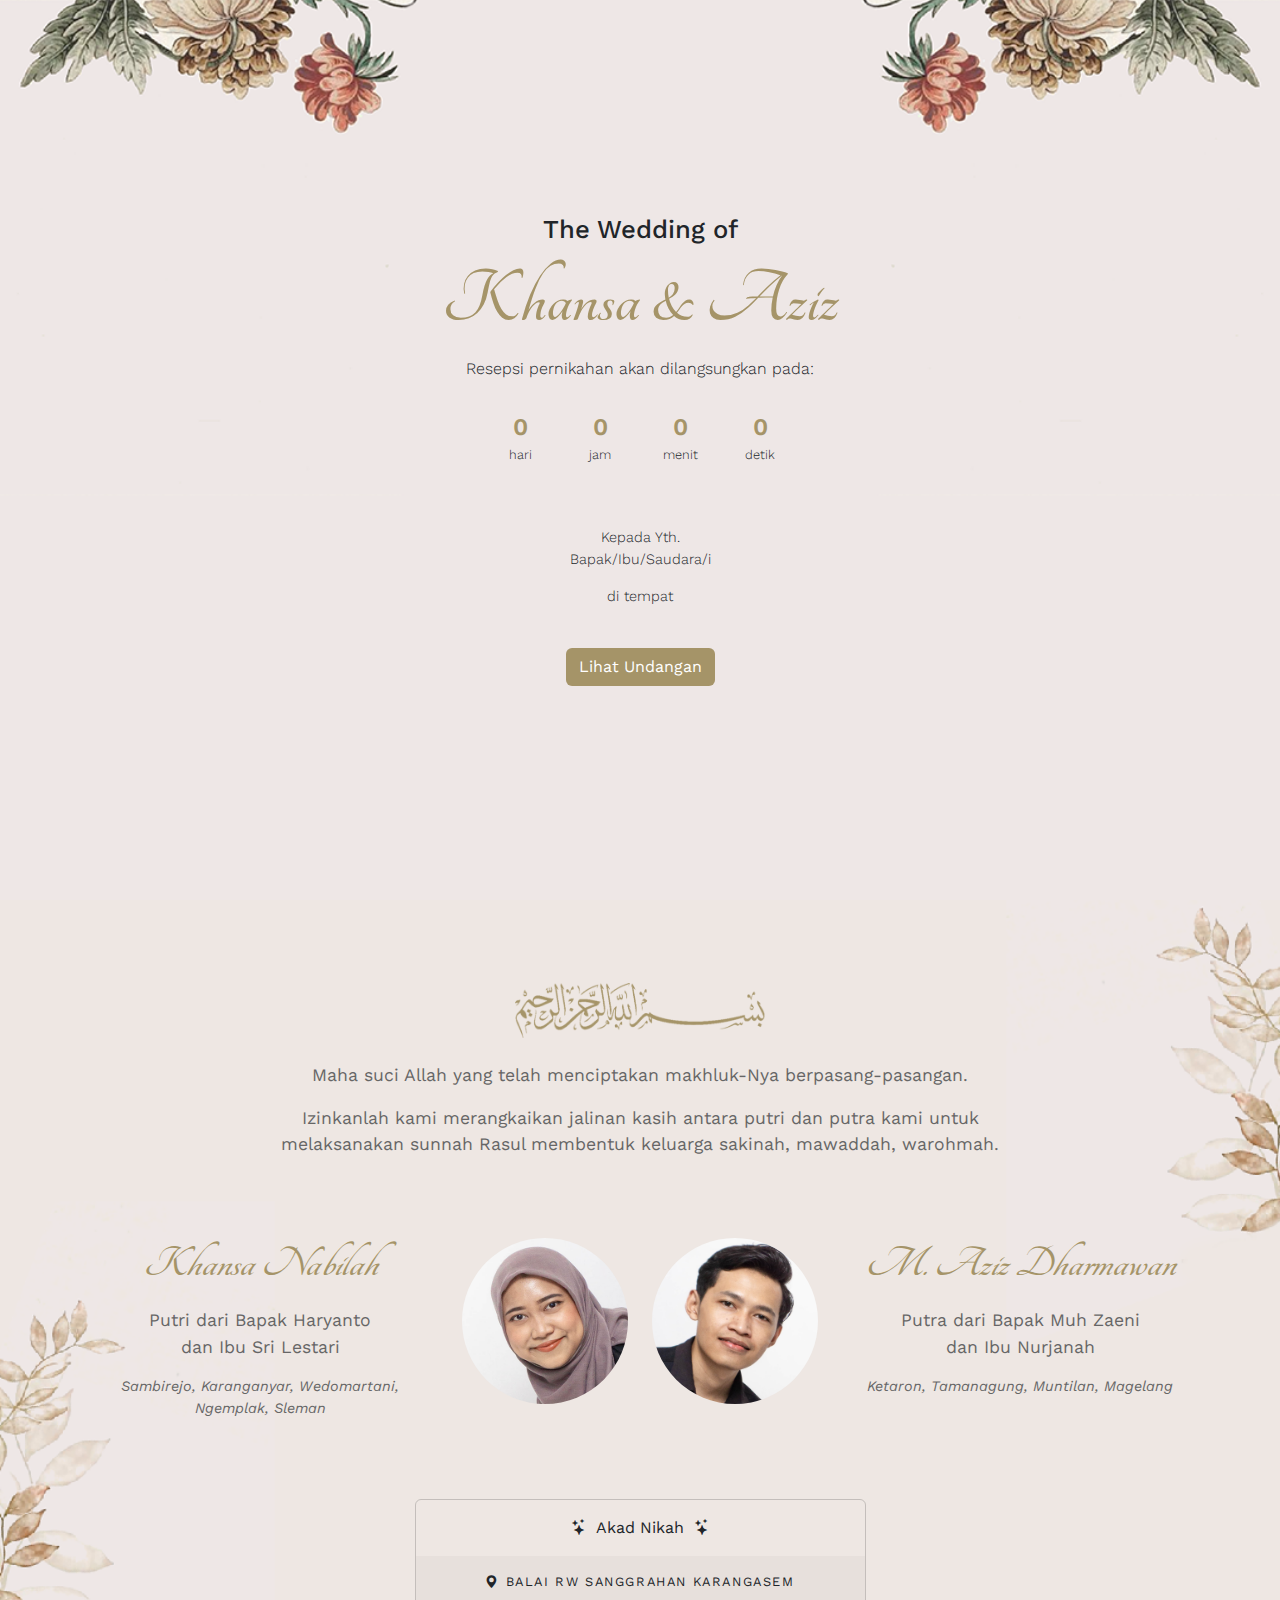
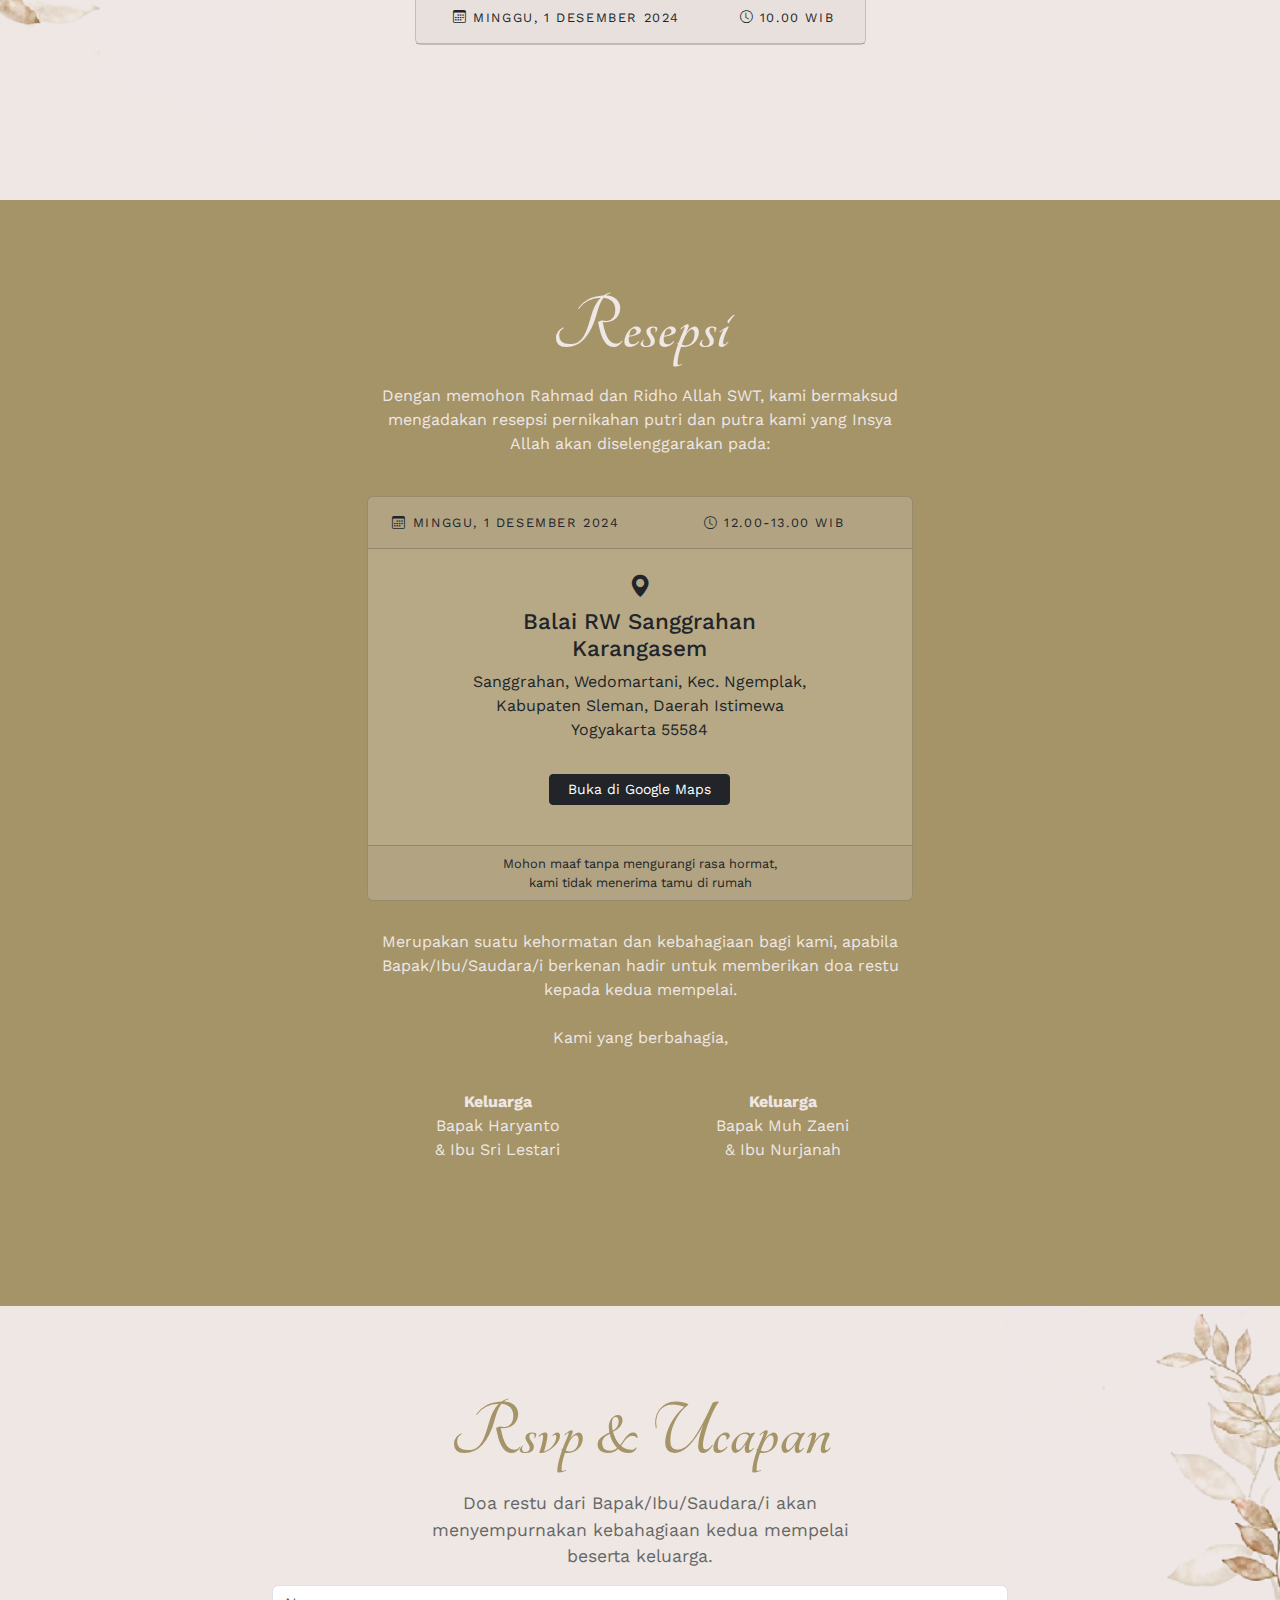
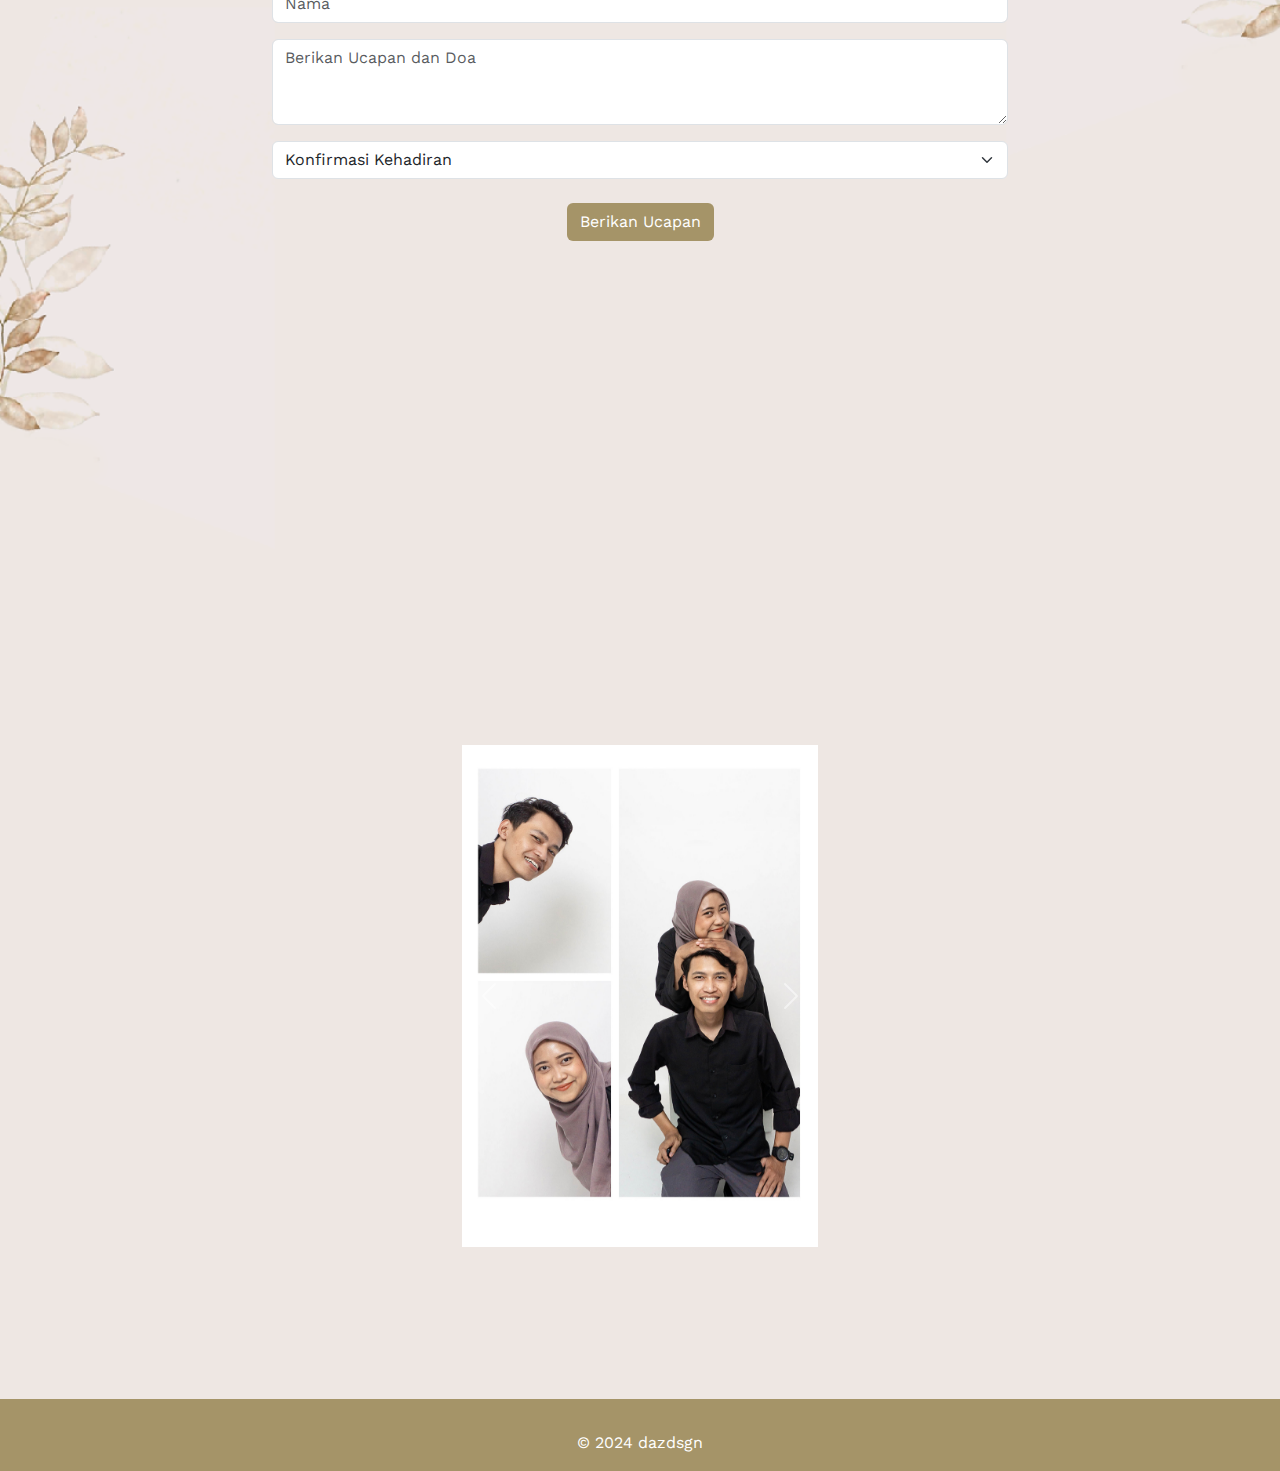
==== commit df6964aa: "Update index.html" ====
--- a/res-sa/index.html
+++ b/res-sa/index.html
@@ -190,7 +190,7 @@
               <h2>Rsvp & Ucapan</h2>
               <p>Doa restu dari Bapak/Ibu/Saudara/i akan menyempurnakan kebahagiaan kedua mempelai beserta keluarga.</p>
           </div>
-          <!-- <div class="col-md-8">
+          <div class="col-md-8">
               <form method="POST" action="proses.php">
                   <div class="mb-3">
                       <input type="text" class="form-control" id="nama" name="nama" placeholder="Nama" required>
@@ -207,7 +207,7 @@
                       <br>
                   <button type="submit" value="Submit" class="btn btn-emas">Berikan Ucapan</button>
               </form>
-          </div>-->
+          </div>
           <div id="response"></div> 
           <div class="col-md-8 ucapan">
               <div class="d-flex flex-column flex-md-row gap-4 align-items-center justify-content-center">
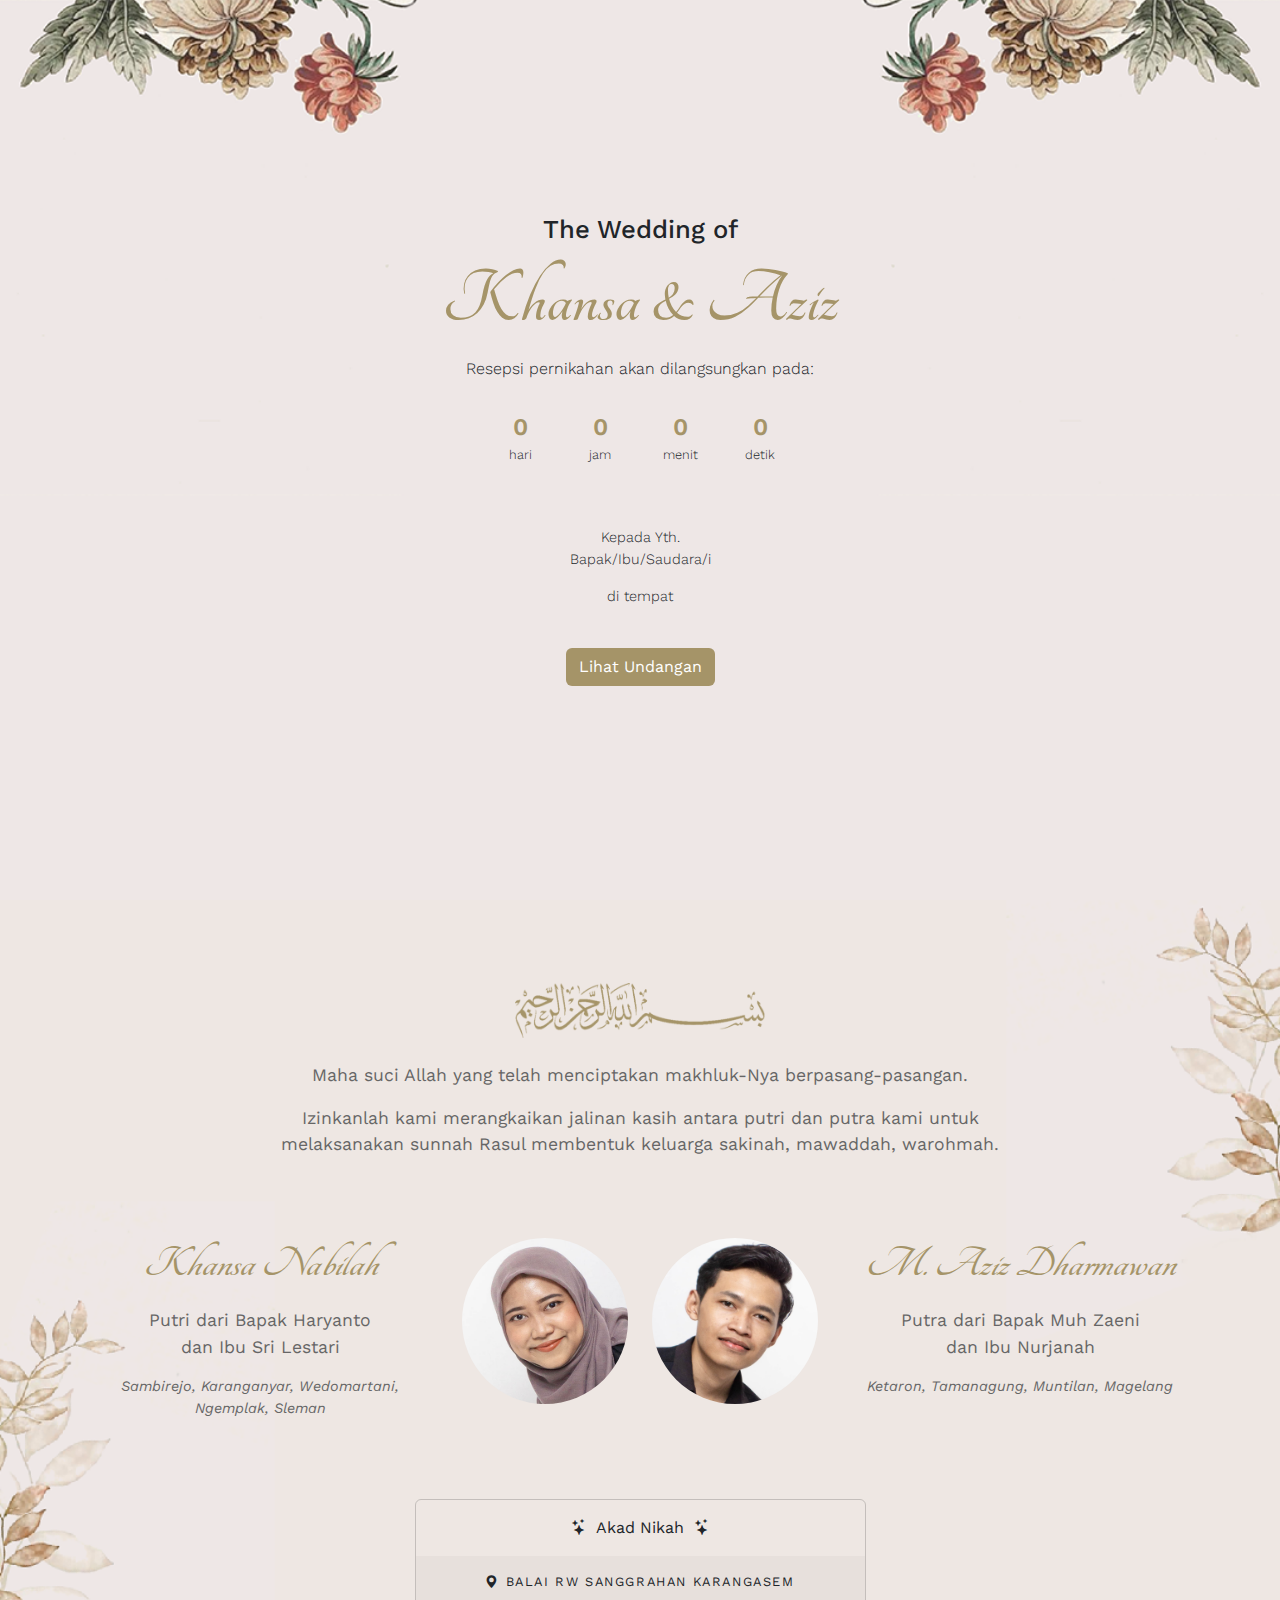
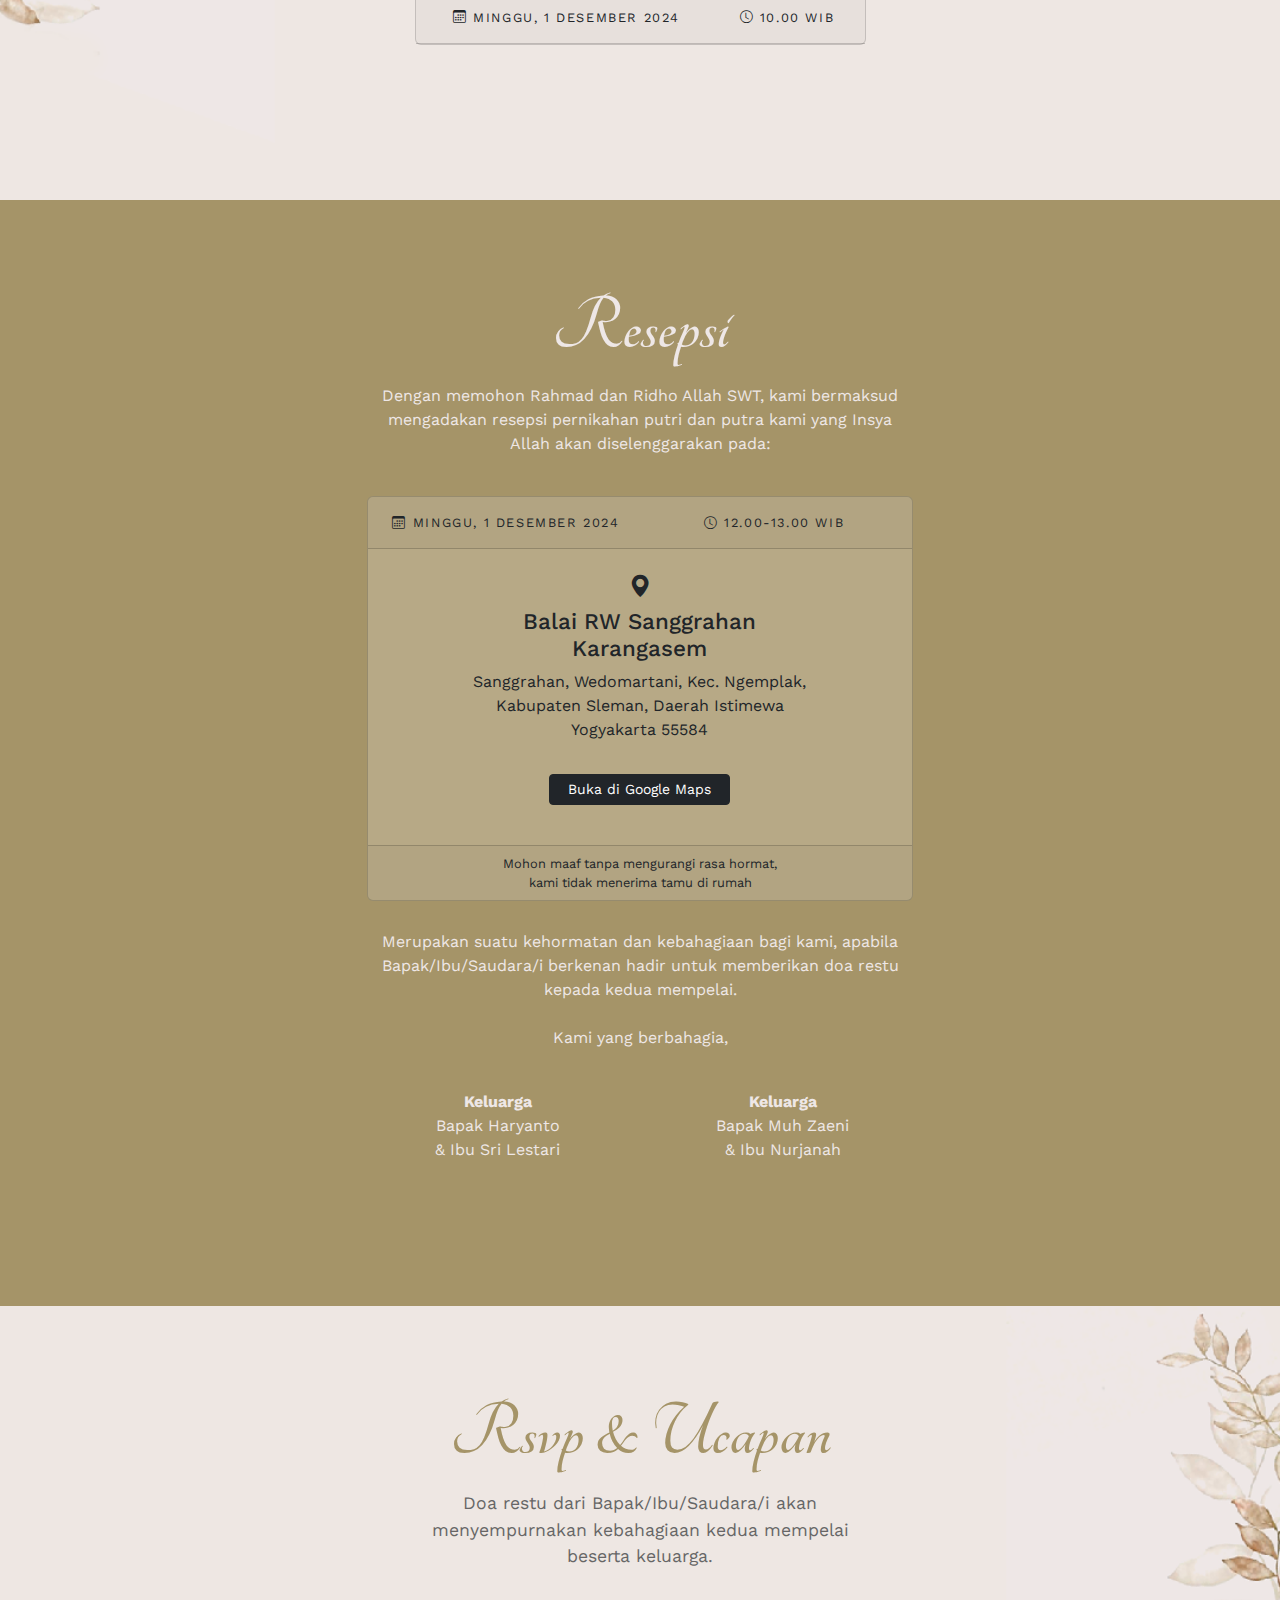
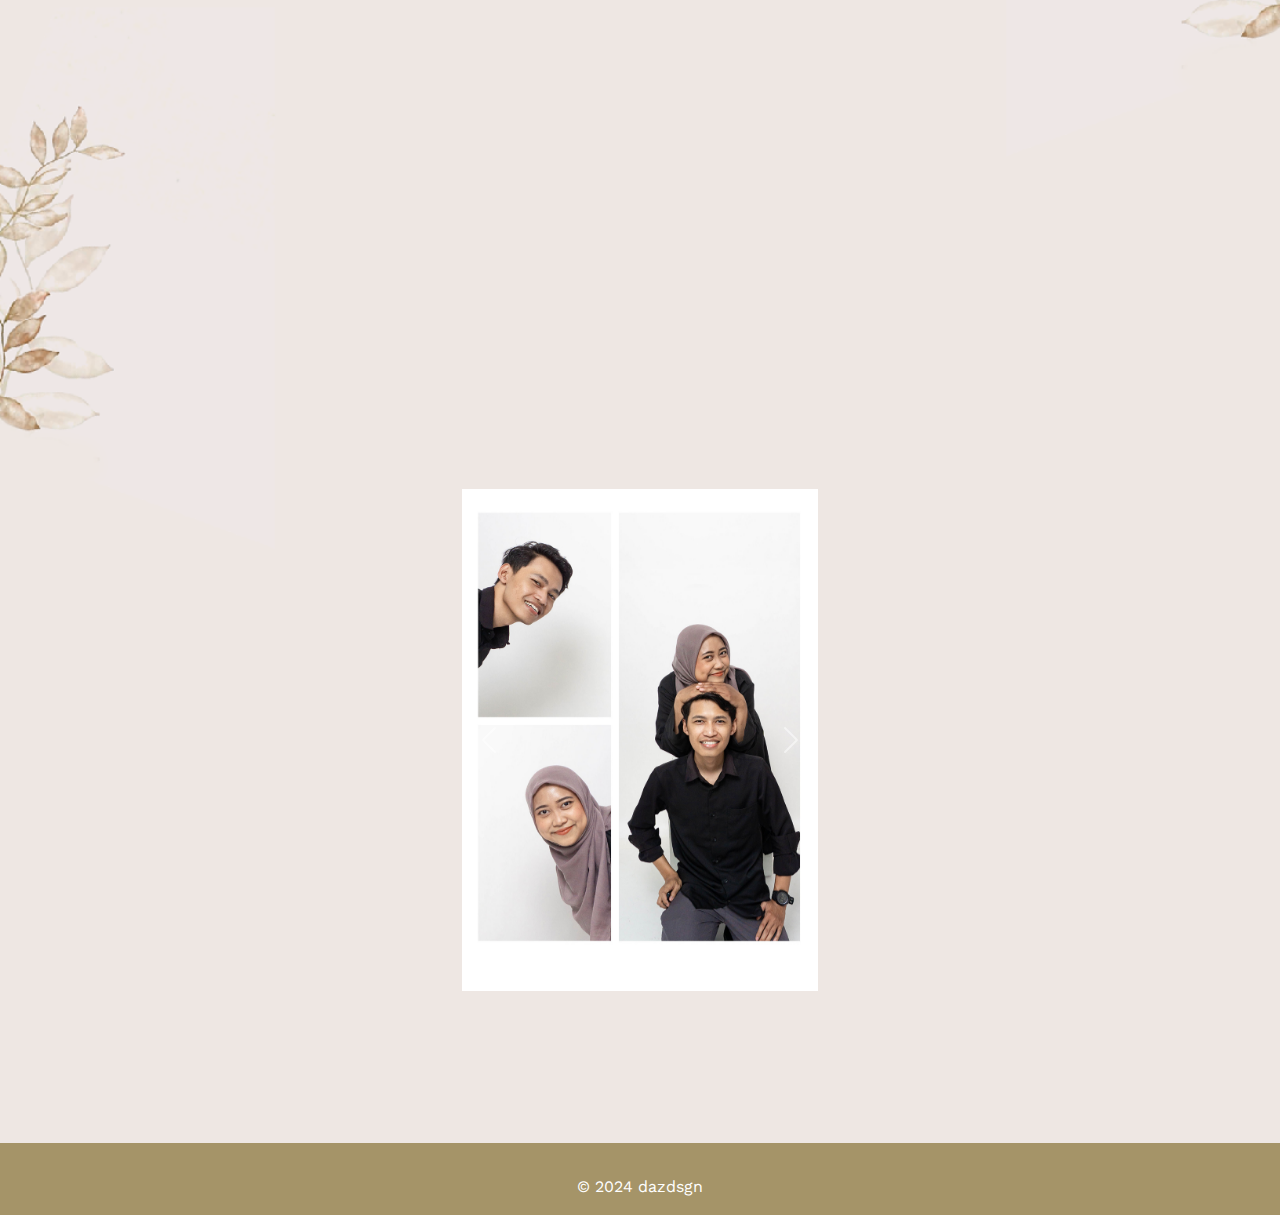
==== commit d9620b66: "Update index.html" ====
--- a/res-sa/index.html
+++ b/res-sa/index.html
@@ -190,7 +190,7 @@
               <h2>Rsvp & Ucapan</h2>
               <p>Doa restu dari Bapak/Ibu/Saudara/i akan menyempurnakan kebahagiaan kedua mempelai beserta keluarga.</p>
           </div>
-          <div class="col-md-8">
+          <!-- <div class="col-md-8">
               <form method="POST" action="proses.php">
                   <div class="mb-3">
                       <input type="text" class="form-control" id="nama" name="nama" placeholder="Nama" required>
@@ -207,7 +207,7 @@
                       <br>
                   <button type="submit" value="Submit" class="btn btn-emas">Berikan Ucapan</button>
               </form>
-          </div>
+          </div>-->
           <div id="response"></div> 
           <div class="col-md-8 ucapan">
               <div class="d-flex flex-column flex-md-row gap-4 align-items-center justify-content-center">
